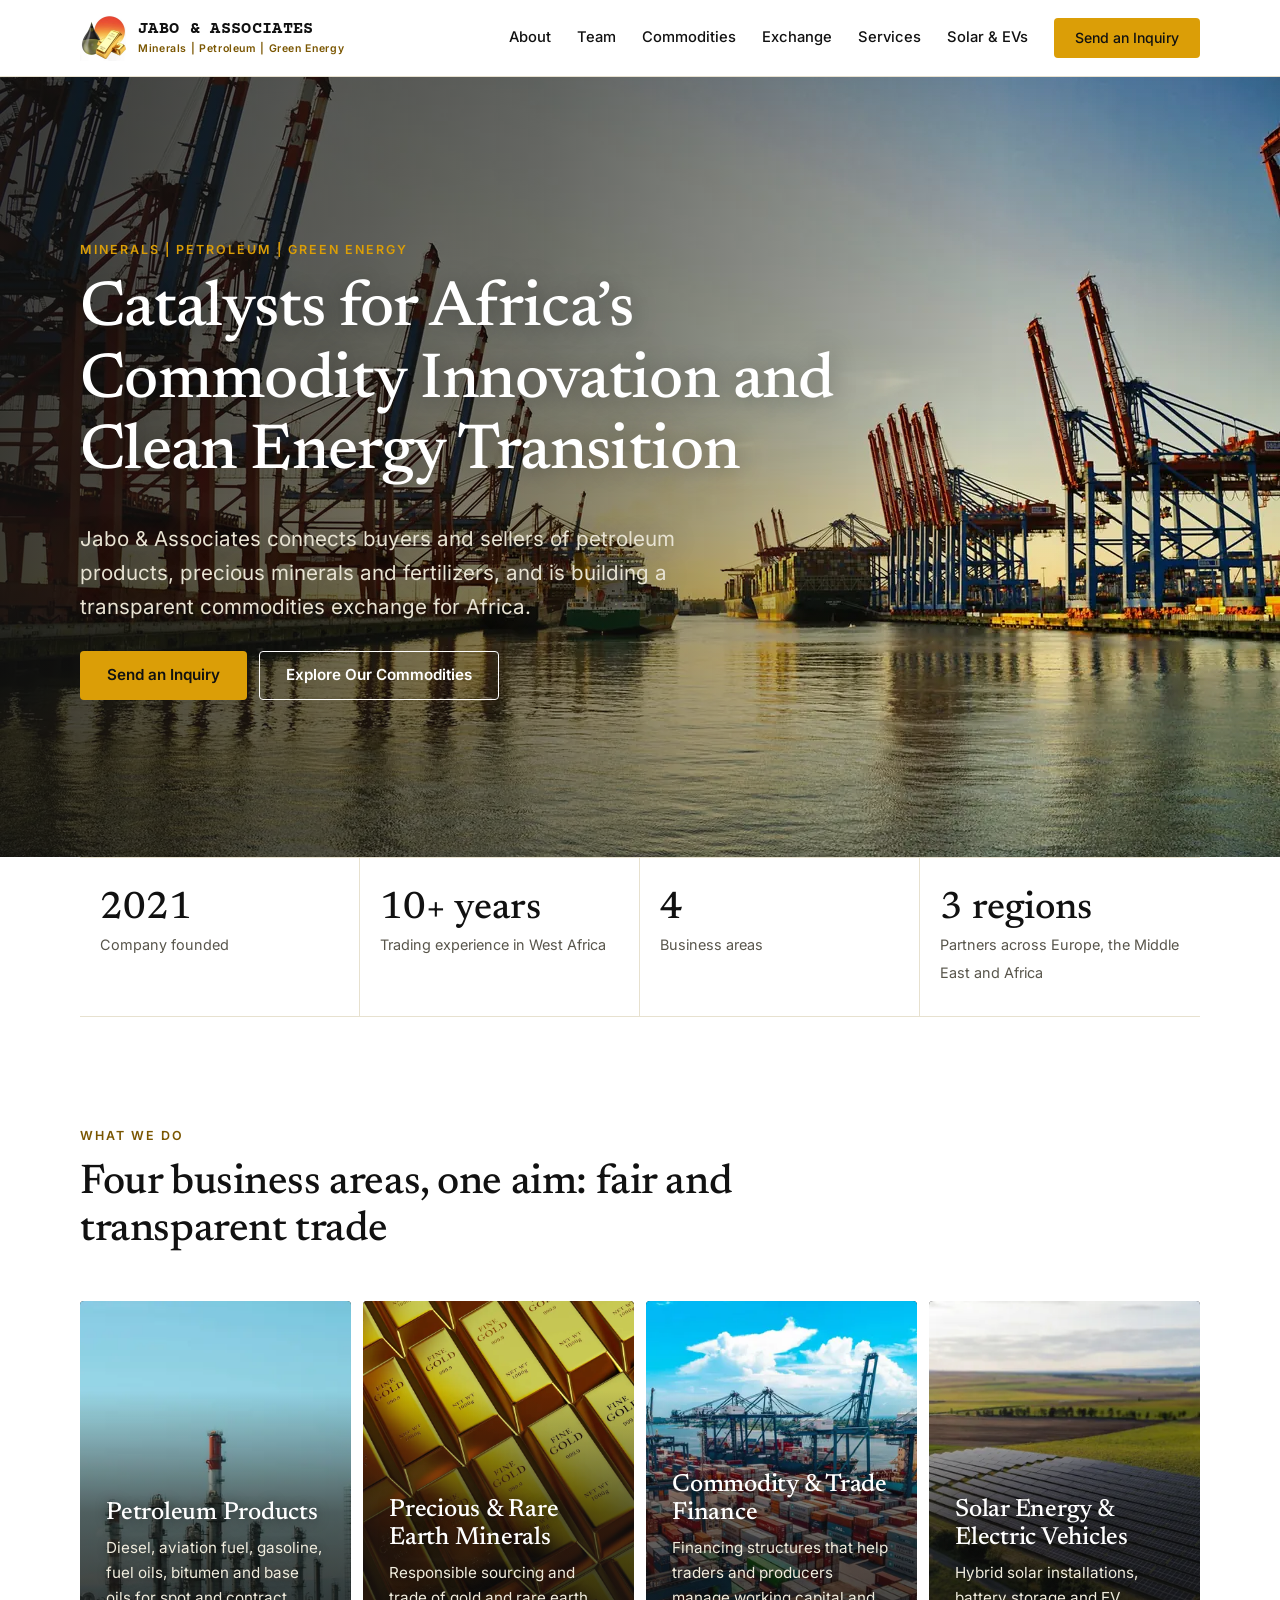
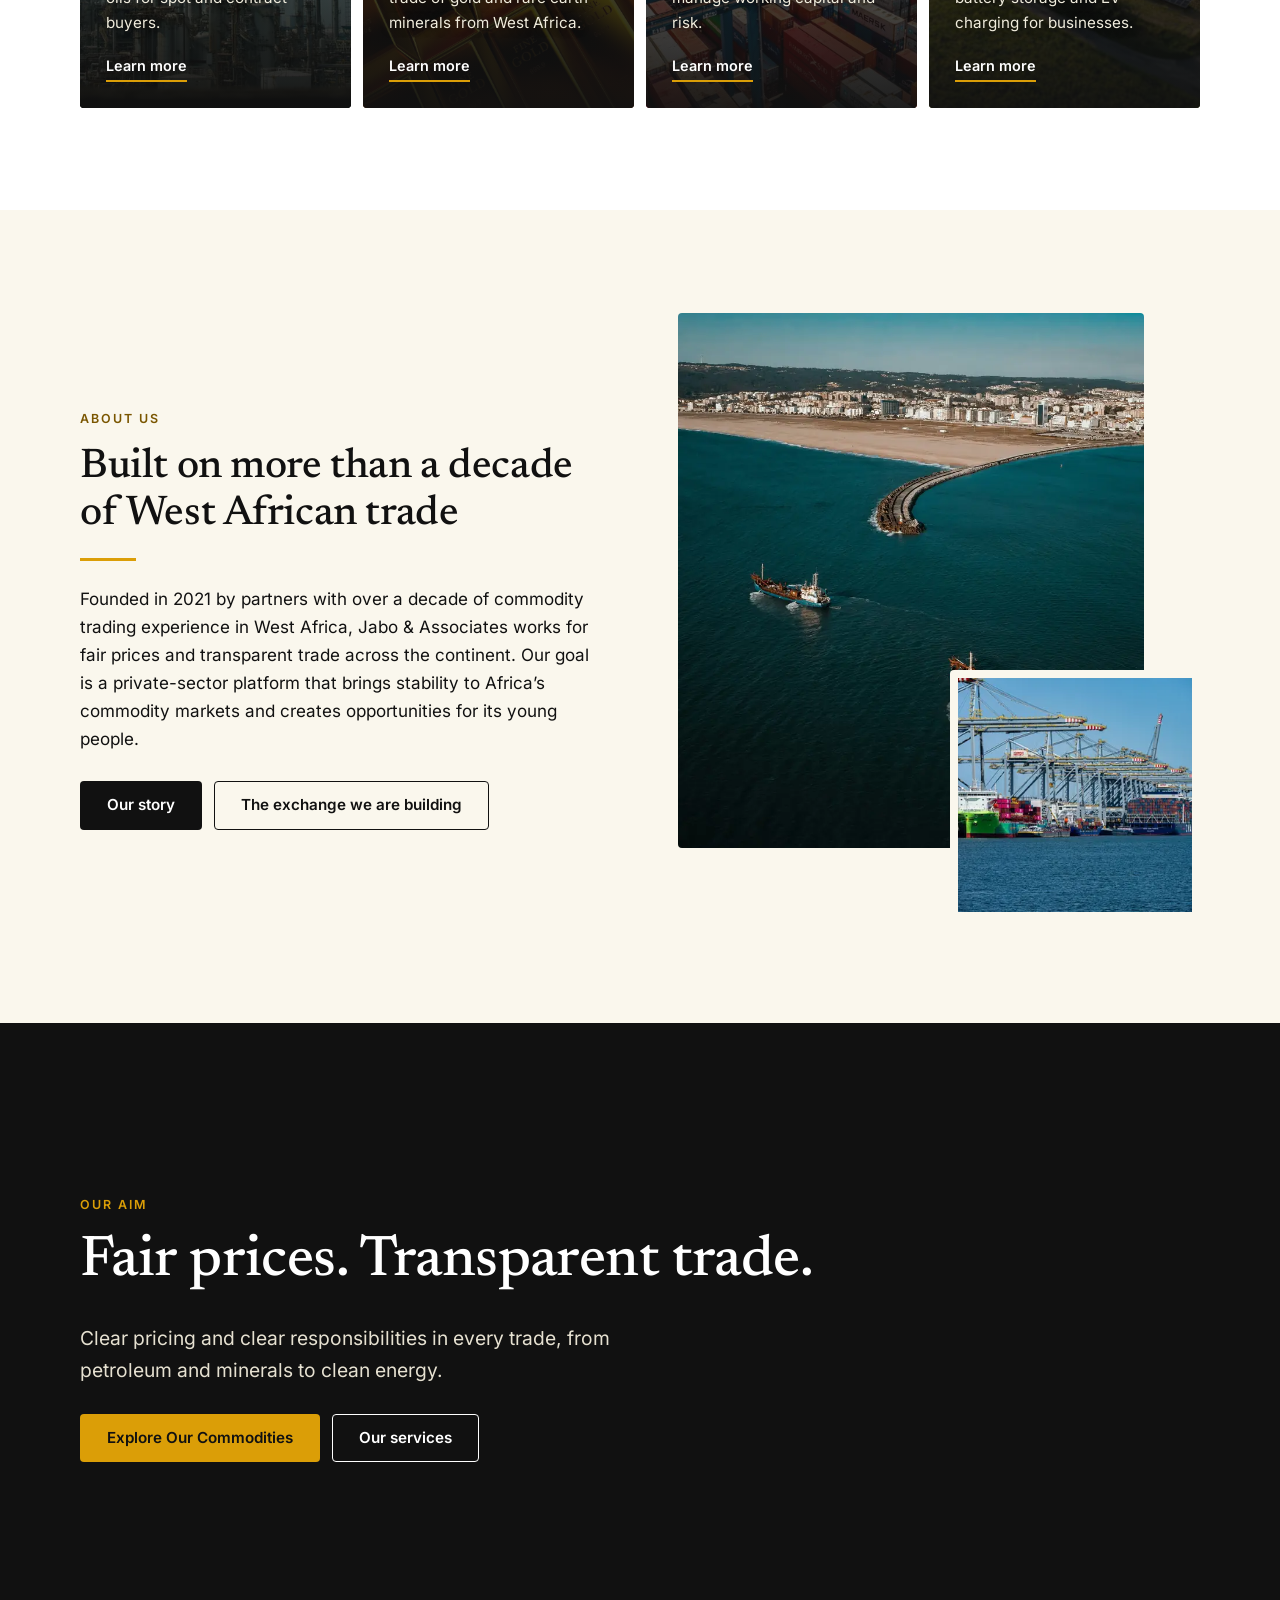
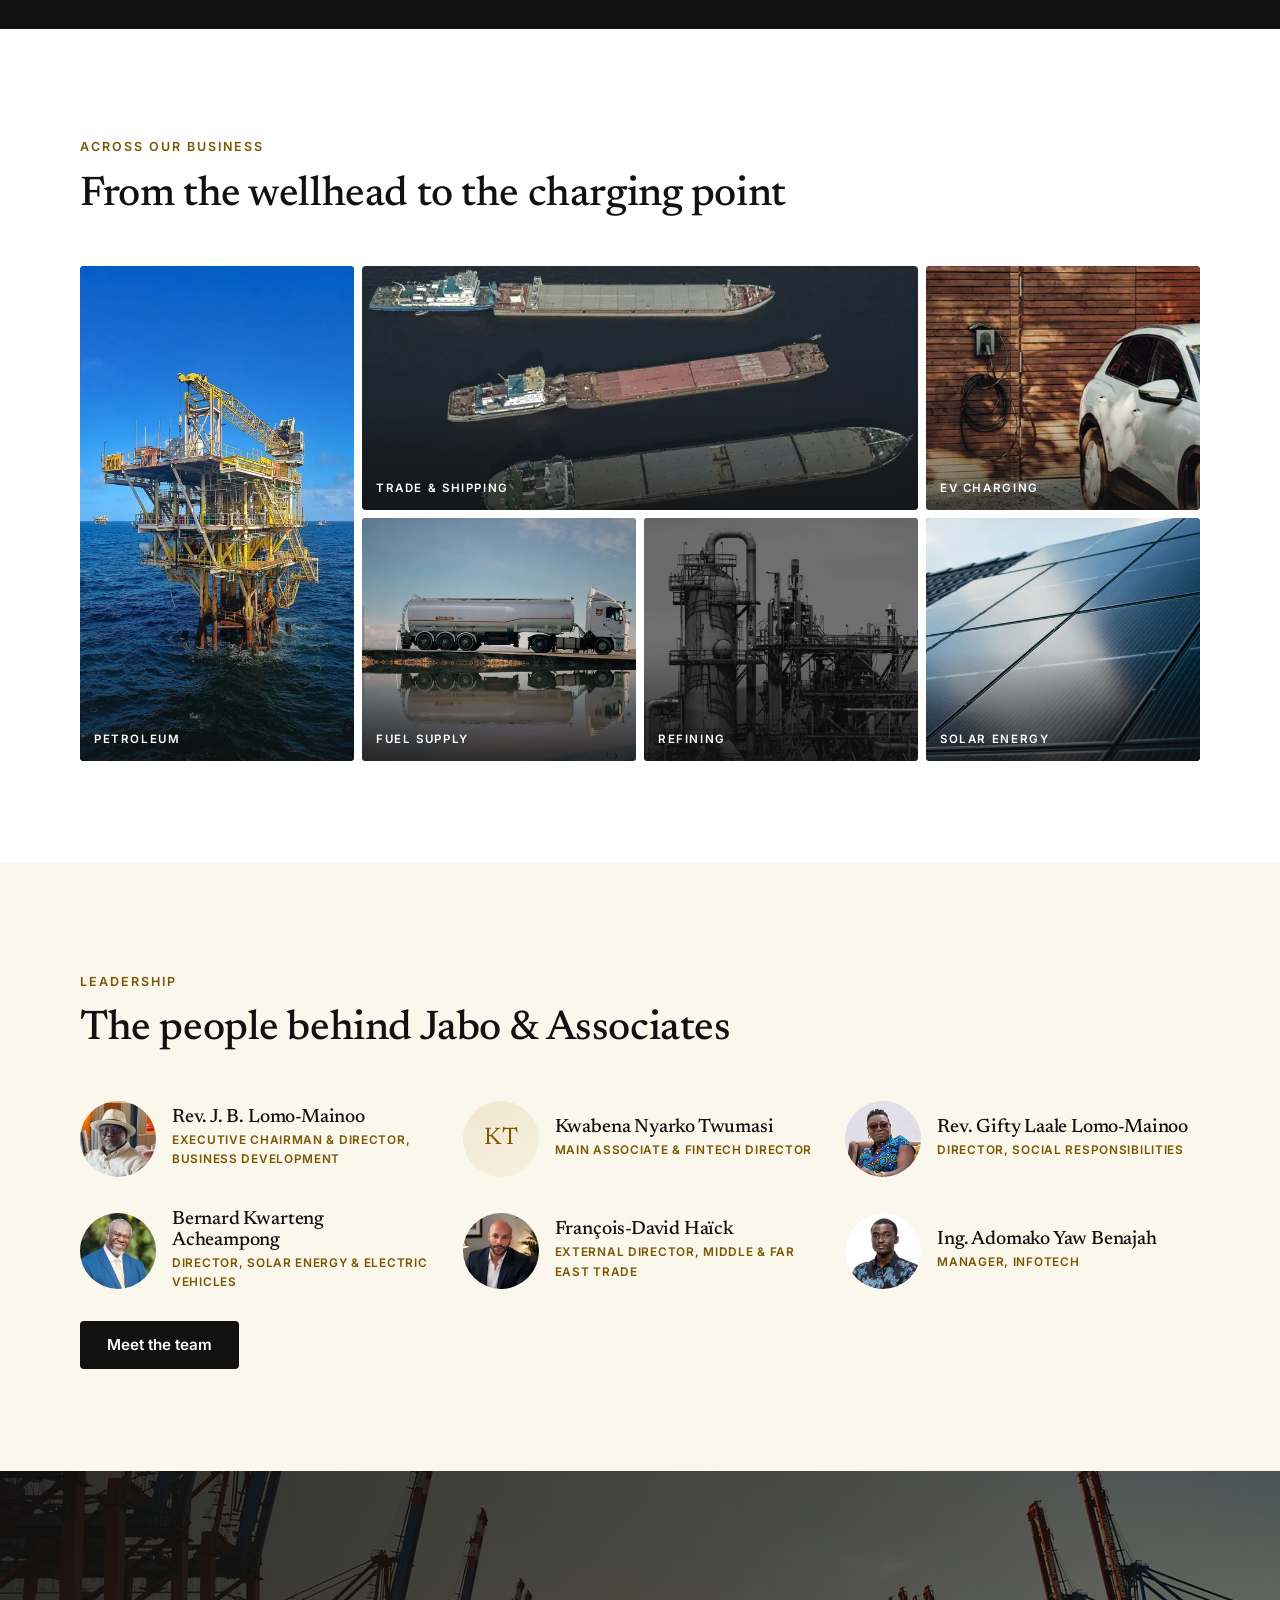
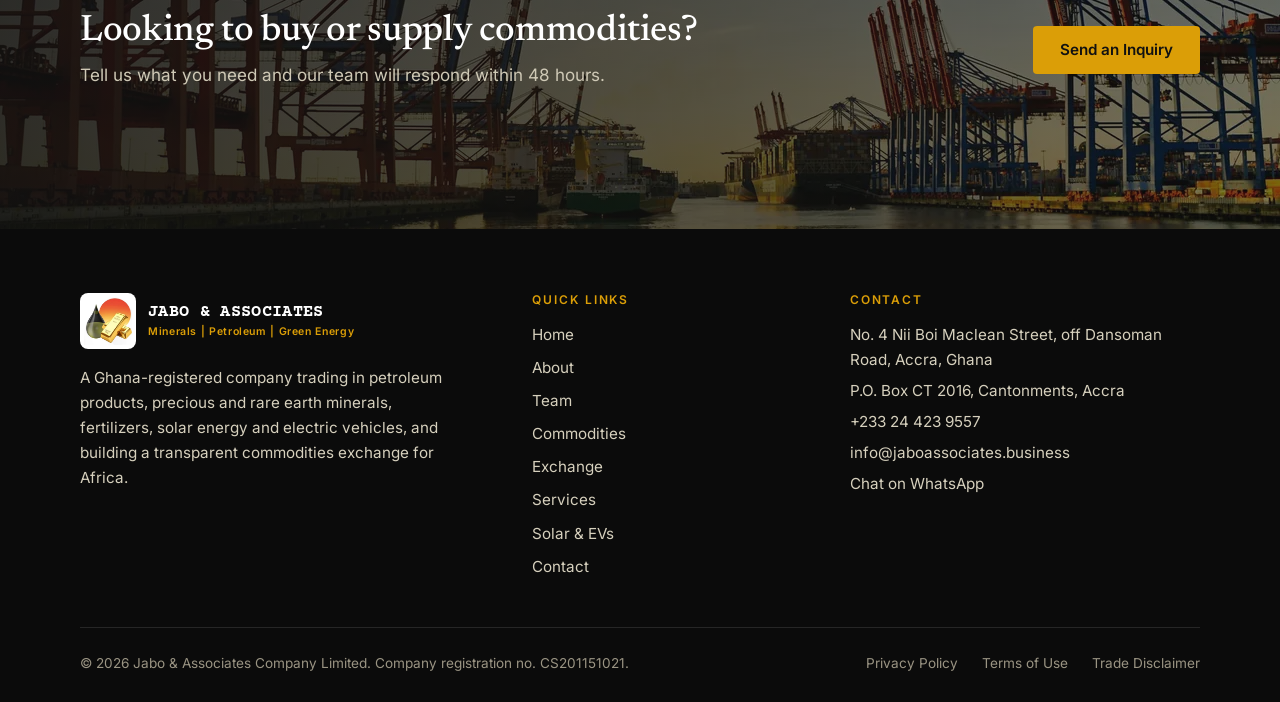
==== site/index.html @ 3a87da9d "Add Jabo & Associates corporate website (Phase 1) Static HTML/CSS/JS site with a PHP inquiry-form ha" ====
<!doctype html>
<html lang="en">
<head>
  <meta charset="utf-8">
  <meta name="viewport" content="width=device-width, initial-scale=1">
  <title>Jabo &amp; Associates | Minerals | Petroleum | Green Energy</title>
  <meta name="description" content="Jabo &amp; Associates connects buyers and sellers of petroleum products, precious minerals and fertilizers, and is building a transparent commodities exchange for Africa.">
  <link rel="canonical" href="https://jaboassociates.business/">
  <meta name="theme-color" content="#111111">
  <meta property="og:type" content="website">
  <meta property="og:site_name" content="Jabo &amp; Associates">
  <meta property="og:title" content="Jabo &amp; Associates | Minerals | Petroleum | Green Energy">
  <meta property="og:description" content="Jabo &amp; Associates connects buyers and sellers of petroleum products, precious minerals and fertilizers, and is building a transparent commodities exchange for Africa.">
  <meta property="og:url" content="https://jaboassociates.business/">
  <meta property="og:image" content="https://jaboassociates.business/images/og.jpg">
  <meta name="twitter:card" content="summary_large_image">
  <meta name="twitter:title" content="Jabo &amp; Associates | Minerals | Petroleum | Green Energy">
  <meta name="twitter:description" content="Jabo &amp; Associates connects buyers and sellers of petroleum products, precious minerals and fertilizers, and is building a transparent commodities exchange for Africa.">
  <meta name="twitter:image" content="https://jaboassociates.business/images/og.jpg">
  <link rel="icon" href="favicon.ico" sizes="any">
  <link rel="icon" type="image/png" sizes="32x32" href="images/favicon-32.png">
  <link rel="icon" type="image/png" sizes="16x16" href="images/favicon-16.png">
  <link rel="apple-touch-icon" sizes="180x180" href="images/apple-touch-icon.png">
  <link rel="preload" href="fonts/newsreader-latin-wght-normal.woff2" as="font" type="font/woff2" crossorigin>
  <link rel="preload" href="fonts/inter-latin-wght-normal.woff2" as="font" type="font/woff2" crossorigin>
  <link rel="stylesheet" href="css/styles.css">
  <script type="application/ld+json">
  {"@context":"https://schema.org","@type":"Organization","name":"Jabo &amp; Associates Company Limited","url":"https://jaboassociates.business","logo":"https://jaboassociates.business/images/apple-touch-icon.png","telephone":"+233244239557","address":{"@type":"PostalAddress","streetAddress":"No. 4 Nii Boi Maclean Street, off Dansoman Road","addressLocality":"Accra","addressCountry":"GH"}}
  </script>
  <script src="js/main.js" defer></script>
</head>
<body>
  <a class="skip" href="#main">Skip to content</a>
<header class="site-header">
  <div class="container header-inner">
    <a class="brand" href="index.html" aria-label="Jabo &amp; Associates home">
      <img src="images/logo-mark.webp" alt="" width="46" height="46">
      <span class="brand-text">
        <span class="brand-name">Jabo &amp; Associates</span>
        <span class="brand-tag">Minerals | Petroleum | Green Energy</span>
      </span>
    </a>
    <button class="menu-toggle" type="button" aria-expanded="false" aria-controls="site-nav">Menu</button>
    <nav class="nav" id="site-nav" aria-label="Main" data-open="false">
        <a href="about.html">About</a>
        <a href="team.html">Team</a>
        <a href="products.html">Commodities</a>
        <a href="exchange.html">Exchange</a>
        <a href="services.html">Services</a>
        <a href="solar-ev.html">Solar &amp; EVs</a>
        <a class="btn btn--gold" href="contact.html">Send an Inquiry</a>
    </nav>
  </div>
</header>
  <main id="main">
    <section class="hero">
      <div class="hero-bg">
        <img src="images/hero-port-1280.webp" srcset="images/hero-port-480.webp 480w, images/hero-port-800.webp 800w, images/hero-port-1280.webp 1280w, images/hero-port-1920.webp 1920w" sizes="100vw" width="1280" height="853" alt="" loading="eager" fetchpriority="high" decoding="async" style="object-position: 60% center">
      </div>
      <div class="container">
        <div class="hero-inner">
          <span class="eyebrow">Minerals | Petroleum | Green Energy</span>
          <h1>Catalysts for Africa’s Commodity Innovation and Clean Energy Transition</h1>
          <p class="lead">
            Jabo &amp; Associates connects buyers and sellers of petroleum products, precious minerals and fertilizers, and is building a transparent commodities exchange for Africa.
          </p>
          <div class="btn-row">
            <a class="btn btn--gold" href="contact.html">Send an Inquiry</a>
            <a class="btn btn--outline" href="products.html">Explore Our Commodities</a>
          </div>
        </div>
      </div>
    </section>

    <div class="container">
      <div class="stats">
      <div class="stat"><strong>2021</strong><span>Company founded</span></div>
      <div class="stat"><strong>10+ years</strong><span>Trading experience in West Africa</span></div>
      <div class="stat"><strong>4</strong><span>Business areas</span></div>
      <div class="stat"><strong>3 regions</strong><span>Partners across Europe, the Middle East and Africa</span></div>
      </div>
    </div>

    <section class="section">
      <div class="container">
        <div class="section-head">
          <span class="eyebrow">What we do</span>
          <h2>Four business areas, one aim: fair and transparent trade</h2>
        </div>
        <div class="tiles">
          <a class="tile" href="products.html">
            <img src="images/petroleum-refinery-1280.webp" srcset="images/petroleum-refinery-480.webp 480w, images/petroleum-refinery-800.webp 800w, images/petroleum-refinery-1280.webp 1280w, images/petroleum-refinery-1920.webp 1920w" sizes="(max-width: 520px) 100vw, (max-width: 980px) 100vw, 50vw" width="1280" height="853" alt="" loading="lazy" decoding="async" style="object-position: center">
            <div class="tile-body">
              <h3>Petroleum Products</h3>
              <p>Diesel, aviation fuel, gasoline, fuel oils, bitumen and base oils for spot and contract buyers.</p>
              <span class="more">Learn more</span>
            </div>
          </a>
          <a class="tile" href="products.html#minerals">
            <img src="images/gold-bars-1280.webp" srcset="images/gold-bars-480.webp 480w, images/gold-bars-800.webp 800w, images/gold-bars-1280.webp 1280w, images/gold-bars-1600.webp 1600w" sizes="(max-width: 520px) 100vw, (max-width: 980px) 100vw, 50vw" width="1280" height="1920" alt="" loading="lazy" decoding="async" style="object-position: center 35%">
            <div class="tile-body">
              <h3>Precious &amp; Rare Earth Minerals</h3>
              <p>Responsible sourcing and trade of gold and rare earth minerals from West Africa.</p>
              <span class="more">Learn more</span>
            </div>
          </a>
          <a class="tile" href="services.html">
            <img src="images/containers-1280.webp" srcset="images/containers-480.webp 480w, images/containers-800.webp 800w, images/containers-1280.webp 1280w, images/containers-1920.webp 1920w" sizes="(max-width: 520px) 100vw, (max-width: 980px) 100vw, 50vw" width="1280" height="853" alt="" loading="lazy" decoding="async" style="object-position: center">
            <div class="tile-body">
              <h3>Commodity &amp; Trade Finance</h3>
              <p>Financing structures that help traders and producers manage working capital and risk.</p>
              <span class="more">Learn more</span>
            </div>
          </a>
          <a class="tile" href="solar-ev.html">
            <img src="images/solar-farm-1280.webp" srcset="images/solar-farm-480.webp 480w, images/solar-farm-800.webp 800w, images/solar-farm-1280.webp 1280w, images/solar-farm-1920.webp 1920w" sizes="(max-width: 520px) 100vw, (max-width: 980px) 100vw, 50vw" width="1280" height="853" alt="" loading="lazy" decoding="async" style="object-position: center">
            <div class="tile-body">
              <h3>Solar Energy &amp; Electric Vehicles</h3>
              <p>Hybrid solar installations, battery storage and EV charging for businesses.</p>
              <span class="more">Learn more</span>
            </div>
          </a>
        </div>
      </div>
    </section>

    <section class="section section--cream">
      <div class="container split">
        <div>
          <span class="eyebrow">About us</span>
          <h2>Built on more than a decade of West African trade</h2>
          <hr class="rule">
          <p>
            Founded in 2021 by partners with over a decade of commodity trading experience in West Africa, Jabo &amp; Associates works for fair prices and transparent trade across the continent. Our goal is a private-sector platform that brings stability to Africa’s commodity markets and creates opportunities for its young people.
          </p>
          <div class="btn-row">
            <a class="btn btn--dark" href="about.html">Our story</a>
            <a class="btn btn--outline" href="exchange.html">The exchange we are building</a>
          </div>
        </div>
        <div class="collage">
          <div class="main"><img src="images/tankers-aerial-1280.webp" srcset="images/tankers-aerial-480.webp 480w, images/tankers-aerial-800.webp 800w, images/tankers-aerial-1280.webp 1280w, images/tankers-aerial-1897.webp 1897w" sizes="(max-width: 860px) 90vw, 45vw" width="1280" height="1619" alt="Aerial view of tankers at sea" loading="lazy" decoding="async"></div>
          <div class="accent"><img src="images/port-cranes-1280.webp" srcset="images/port-cranes-480.webp 480w, images/port-cranes-800.webp 800w, images/port-cranes-1280.webp 1280w, images/port-cranes-1920.webp 1920w" sizes="(max-width: 860px) 45vw, 22vw" width="1280" height="853" alt="Port cranes loading a ship" loading="lazy" decoding="async"></div>
        </div>
      </div>
    </section>

    <section class="section--photo soft band">
      <img class="band-bg" src="images/refinery-tanks-1280.webp" srcset="images/refinery-tanks-480.webp 480w, images/refinery-tanks-800.webp 800w, images/refinery-tanks-1280.webp 1280w, images/refinery-tanks-1920.webp 1920w" sizes="100vw" width="1280" height="853" alt="" loading="lazy" decoding="async">
      <div class="container">
        <span class="eyebrow">Our aim</span>
        <h2>Fair prices. Transparent trade.</h2>
        <p class="lead">Clear pricing and clear responsibilities in every trade, from petroleum and minerals to clean energy.</p>
        <div class="btn-row">
          <a class="btn btn--gold" href="products.html">Explore Our Commodities</a>
          <a class="btn btn--outline" href="services.html">Our services</a>
        </div>
      </div>
    </section>

    <section class="section">
      <div class="container">
        <div class="section-head">
          <span class="eyebrow">Across our business</span>
          <h2>From the wellhead to the charging point</h2>
        </div>
        <div class="mosaic">
          <figure class="tall">
            <img src="images/offshore-platform-1280.webp" srcset="images/offshore-platform-480.webp 480w, images/offshore-platform-800.webp 800w, images/offshore-platform-1280.webp 1280w, images/offshore-platform-1351.webp 1351w" sizes="(max-width: 760px) 50vw, 25vw" width="1280" height="2274" alt="Offshore oil platform at sea" loading="lazy" decoding="async" style="object-position: center 35%">
            <figcaption>Petroleum</figcaption>
          </figure>
          <figure class="wide">
            <img src="images/barges-1280.webp" srcset="images/barges-480.webp 480w, images/barges-800.webp 800w, images/barges-1280.webp 1280w, images/barges-1920.webp 1920w" sizes="(max-width: 760px) 100vw, 50vw" width="1280" height="720" alt="Cargo barges seen from above" loading="lazy" decoding="async" style="object-position: center">
            <figcaption>Trade &amp; shipping</figcaption>
          </figure>
          <figure>
            <img src="images/ev-home-1280.webp" srcset="images/ev-home-480.webp 480w, images/ev-home-800.webp 800w, images/ev-home-1280.webp 1280w, images/ev-home-1920.webp 1920w" sizes="(max-width: 760px) 50vw, 25vw" width="1280" height="854" alt="Electric car beside a wall charger" loading="lazy" decoding="async" style="object-position: 30% center">
            <figcaption>EV charging</figcaption>
          </figure>
          <figure>
            <img src="images/tanker-truck-1280.webp" srcset="images/tanker-truck-480.webp 480w, images/tanker-truck-800.webp 800w, images/tanker-truck-1280.webp 1280w, images/tanker-truck-1800.webp 1800w" sizes="(max-width: 760px) 50vw, 25vw" width="1280" height="1707" alt="Fuel tanker truck beside still water" loading="lazy" decoding="async" style="object-position: center 30%">
            <figcaption>Fuel supply</figcaption>
          </figure>
          <figure>
            <img src="images/refinery-bw-1280.webp" srcset="images/refinery-bw-480.webp 480w, images/refinery-bw-800.webp 800w, images/refinery-bw-1280.webp 1280w, images/refinery-bw-1920.webp 1920w" sizes="(max-width: 760px) 50vw, 25vw" width="1280" height="1024" alt="Refinery towers in black and white" loading="lazy" decoding="async" style="object-position: 25% center">
            <figcaption>Refining</figcaption>
          </figure>
          <figure>
            <img src="images/solar-closeup-1280.webp" srcset="images/solar-closeup-480.webp 480w, images/solar-closeup-800.webp 800w, images/solar-closeup-1280.webp 1280w, images/solar-closeup-1600.webp 1600w" sizes="(max-width: 760px) 50vw, 25vw" width="1280" height="1920" alt="Close view of solar panels" loading="lazy" decoding="async" style="object-position: center 35%">
            <figcaption>Solar energy</figcaption>
          </figure>
        </div>
      </div>
    </section>

    <section class="section section--cream">
      <div class="container">
        <div class="section-head">
          <span class="eyebrow">Leadership</span>
          <h2>The people behind Jabo &amp; Associates</h2>
        </div>
        <div class="people">
          <div class="person">
            <span class="avatar"><img src="images/team/rev-jb-250.webp" width="250" height="250" alt="" loading="lazy" decoding="async"></span>
            <div>
              <h3>Rev. J. B. Lomo-Mainoo</h3>
              <p class="team-title">Executive Chairman &amp; Director, Business Development</p>
            </div>
          </div>
          <div class="person">
            <span class="avatar"><span class="initials" aria-hidden="true">KT</span></span>
            <div>
              <h3>Kwabena Nyarko Twumasi</h3>
              <p class="team-title">Main Associate &amp; Fintech Director</p>
            </div>
          </div>
          <div class="person">
            <span class="avatar"><img src="images/team/rev-gifty-250.webp" width="250" height="250" alt="" loading="lazy" decoding="async"></span>
            <div>
              <h3>Rev. Gifty Laale Lomo-Mainoo</h3>
              <p class="team-title">Director, Social Responsibilities</p>
            </div>
          </div>
          <div class="person">
            <span class="avatar"><img src="images/team/bernard-250.webp" width="250" height="250" alt="" loading="lazy" decoding="async"></span>
            <div>
              <h3>Bernard Kwarteng Acheampong</h3>
              <p class="team-title">Director, Solar Energy &amp; Electric Vehicles</p>
            </div>
          </div>
          <div class="person">
            <span class="avatar"><img src="images/team/david-250.webp" width="250" height="250" alt="" loading="lazy" decoding="async"></span>
            <div>
              <h3>François-David Haïck</h3>
              <p class="team-title">External Director, Middle &amp; Far East Trade</p>
            </div>
          </div>
          <div class="person">
            <span class="avatar"><img src="images/team/adomako-250.webp" width="250" height="250" alt="" loading="lazy" decoding="async"></span>
            <div>
              <h3>Ing. Adomako Yaw Benajah</h3>
              <p class="team-title">Manager, Infotech</p>
            </div>
          </div>
        </div>
        <div class="btn-row"><a class="btn btn--dark" href="team.html">Meet the team</a></div>
      </div>
    </section>

    <section class="cta-band cta-band--photo">
      <img class="band-bg" src="images/hero-port-1280.webp" srcset="images/hero-port-480.webp 480w, images/hero-port-800.webp 800w, images/hero-port-1280.webp 1280w, images/hero-port-1920.webp 1920w" sizes="100vw" width="1280" height="853" alt="" loading="lazy" decoding="async">
      <div class="container cta-inner">
        <div>
          <h2>Looking to buy or supply commodities?</h2>
          <p>Tell us what you need and our team will respond within 48 hours.</p>
        </div>
        <a class="btn btn--gold" href="contact.html">Send an Inquiry</a>
      </div>
    </section>
  </main>
<footer class="site-footer">
  <div class="container">
    <div class="footer-grid">
      <div>
        <div class="footer-brand">
          <div class="logo-tile"><img src="images/logo-mark.webp" alt="" width="48" height="48"></div>
          <div class="brand-text">
            <span class="brand-name">Jabo &amp; Associates</span>
            <span class="brand-tag">Minerals | Petroleum | Green Energy</span>
          </div>
        </div>
        <p style="max-width: 380px">
          A Ghana-registered company trading in petroleum products, precious and rare earth minerals, fertilizers, solar energy and electric vehicles, and building a transparent commodities exchange for Africa.
        </p>
      </div>
      <div>
        <h4>Quick links</h4>
        <ul>
          <li><a href="index.html">Home</a></li>
          <li><a href="about.html">About</a></li>
          <li><a href="team.html">Team</a></li>
          <li><a href="products.html">Commodities</a></li>
          <li><a href="exchange.html">Exchange</a></li>
          <li><a href="services.html">Services</a></li>
          <li><a href="solar-ev.html">Solar &amp; EVs</a></li>
          <li><a href="contact.html">Contact</a></li>
        </ul>
      </div>
      <div>
        <h4>Contact</h4>
        <address>
          <span>No. 4 Nii Boi Maclean Street, off Dansoman Road, Accra, Ghana</span>
          <span>P.O. Box CT 2016, Cantonments, Accra</span>
          <a href="tel:+233244239557">+233 24 423 9557</a>
          <a href="mailto:info@jaboassociates.business">info@jaboassociates.business</a>
          <a href="https://wa.me/233244239557?text=Hello%20Jabo%20%26%20Associates%2C%20I%20would%20like%20to%20make%20an%20inquiry." target="_blank" rel="noopener">Chat on WhatsApp</a>
        </address>
      </div>
    </div>
    <div class="footer-bottom">
      <span>&copy; <span id="year">2026</span> Jabo &amp; Associates Company Limited. Company registration no. CS201151021.</span>
      <ul>
        <li><a href="privacy.html">Privacy Policy</a></li>
        <li><a href="terms.html">Terms of Use</a></li>
        <li><a href="disclaimer.html">Trade Disclaimer</a></li>
      </ul>
    </div>
  </div>
</footer>
  <a class="wa-float" href="https://wa.me/233244239557?text=Hello%20Jabo%20%26%20Associates%2C%20I%20would%20like%20to%20make%20an%20inquiry." target="_blank" rel="noopener" aria-label="Chat with us on WhatsApp">
    <svg viewBox="0 0 32 32" fill="currentColor" aria-hidden="true"><path d="M16.02 3C8.83 3 3 8.83 3 16.02c0 2.3.6 4.55 1.75 6.53L3 29l6.62-1.73a13 13 0 0 0 6.4 1.64h.01C23.2 28.91 29 23.08 29 15.9 29 12.5 27.67 9.3 25.26 6.9A12.9 12.9 0 0 0 16.02 3Zm0 23.7h-.01a10.8 10.8 0 0 1-5.5-1.5l-.4-.23-3.93 1.03 1.05-3.83-.26-.4a10.7 10.7 0 0 1-1.65-5.75c0-5.95 4.85-10.8 10.82-10.8 2.88 0 5.6 1.13 7.63 3.17a10.7 10.7 0 0 1 3.16 7.64c0 5.96-4.86 10.67-10.9 10.67Zm5.93-8.1c-.33-.16-1.93-.95-2.23-1.06-.3-.11-.52-.16-.74.17-.22.32-.85 1.06-1.04 1.28-.19.22-.38.24-.7.08-.33-.16-1.38-.51-2.63-1.62-.97-.87-1.63-1.94-1.82-2.27-.19-.33-.02-.5.14-.66.15-.15.33-.38.49-.57.16-.19.22-.33.33-.55.11-.22.05-.41-.03-.57-.08-.16-.74-1.78-1.01-2.44-.27-.64-.54-.55-.74-.56h-.63c-.22 0-.57.08-.87.41-.3.33-1.14 1.11-1.14 2.72 0 1.6 1.17 3.15 1.33 3.37.16.22 2.3 3.5 5.56 4.91.78.33 1.38.53 1.85.68.78.25 1.49.21 2.05.13.63-.09 1.93-.79 2.2-1.55.27-.76.27-1.41.19-1.55-.08-.14-.3-.22-.63-.38Z"/></svg>
  </a>
</body>
</html>
---- site/css/styles.css ----
@font-face {
  font-family: 'Inter';
  src: url('../fonts/inter-latin-wght-normal.woff2') format('woff2');
  font-weight: 100 900;
  font-style: normal;
  font-display: swap;
}
@font-face {
  font-family: 'Newsreader';
  src: url('../fonts/newsreader-latin-wght-normal.woff2') format('woff2');
  font-weight: 200 800;
  font-style: normal;
  font-display: swap;
}
@font-face {
  font-family: 'Courier Prime';
  src: url('../fonts/courier-prime-latin-700-normal.woff2') format('woff2');
  font-weight: 700;
  font-style: normal;
  font-display: swap;
}

:root {
  --gold: #db9e07;
  --gold-deep: #7a5600;
  --red: #ea4932;
  --ink: #111111;
  --cream: #faf7ed;
  --white: #ffffff;
  --muted: #58554b;
  --line: #e7e1cf;
  --serif: 'Newsreader', Georgia, 'Times New Roman', serif;
  --sans: 'Inter', system-ui, -apple-system, 'Segoe UI', Roboto, sans-serif;
  --radius: 4px;
  --shadow: 0 1px 2px rgba(17, 17, 17, 0.06), 0 8px 24px rgba(17, 17, 17, 0.06);
}

*, *::before, *::after { box-sizing: border-box; }
html { scroll-behavior: smooth; -webkit-text-size-adjust: 100%; }
body {
  margin: 0;
  font-family: var(--sans);
  font-size: 1.0625rem;
  line-height: 1.65;
  color: var(--ink);
  background: var(--white);
}
img { max-width: 100%; height: auto; display: block; }
a { color: inherit; }
h1, h2, h3, h4 { font-family: var(--serif); font-weight: 500; line-height: 1.12; letter-spacing: -0.01em; margin: 0 0 0.5em; }
h1 { font-size: clamp(2.4rem, 5.4vw, 4rem); }
h2 { font-size: clamp(1.8rem, 3.4vw, 2.6rem); }
h3 { font-size: 1.4rem; }
p { margin: 0 0 1em; }
:focus-visible { outline: 3px solid var(--gold); outline-offset: 3px; }
.skip { position: absolute; left: -999px; top: 8px; background: var(--ink); color: #fff; padding: 8px 14px; z-index: 100; }
.skip:focus { left: 8px; }

.container { width: 100%; max-width: 1160px; margin: 0 auto; padding: 0 20px; }
@media (max-width: 480px) { .container { padding: 0 16px; } }
.narrow { max-width: 760px; }

.section { padding: clamp(56px, 8vw, 104px) 0; }
.section--cream { background: var(--cream); }
.section--dark { background: var(--ink); color: #f3efe3; }
.section--dark .muted { color: #b9b3a1; }
.section-head { max-width: 720px; margin-bottom: clamp(28px, 4vw, 48px); }
.section-head p { color: var(--muted); font-size: 1.15rem; }
.section--dark .section-head p { color: #b9b3a1; }
.muted { color: var(--muted); }
.small { font-size: 0.875rem; }

.eyebrow {
  display: inline-block;
  font-family: var(--sans);
  font-size: 0.78rem;
  font-weight: 600;
  letter-spacing: 0.16em;
  text-transform: uppercase;
  color: var(--gold-deep);
  margin-bottom: 14px;
}
.section--dark .eyebrow, .hero .eyebrow, .page-hero .eyebrow { color: var(--gold); }

.btn {
  display: inline-flex; align-items: center; justify-content: center; gap: 8px;
  padding: 14px 26px; border-radius: var(--radius);
  font: 600 0.95rem/1.2 var(--sans); text-decoration: none; cursor: pointer;
  border: 1.5px solid transparent; transition: background 0.15s, color 0.15s, border-color 0.15s, transform 0.15s;
}
.btn:hover { transform: translateY(-1px); }
.btn--gold { background: var(--gold); color: var(--ink); }
.btn--gold:hover { background: #efb11d; }
.btn--dark { background: var(--ink); color: #fff; }
.btn--dark:hover { background: #2a2a2a; }
.btn--outline { border-color: currentColor; color: inherit; background: transparent; }
.btn--outline:hover { background: rgba(255, 255, 255, 0.1); }
.section:not(.section--dark) .btn--outline:hover { background: rgba(17, 17, 17, 0.06); }
.btn-row { display: flex; flex-wrap: wrap; gap: 12px; margin-top: 28px; }

/* Header */
.site-header { position: sticky; top: 0; z-index: 50; background: rgba(255, 255, 255, 0.96); backdrop-filter: blur(8px); border-bottom: 1px solid var(--line); }
.header-inner { display: flex; align-items: center; justify-content: space-between; gap: 20px; min-height: 76px; }
.brand { display: flex; align-items: center; gap: 12px; text-decoration: none; }
.brand img { width: 46px; height: 46px; mix-blend-mode: multiply; object-fit: contain; }
.brand-text { display: flex; flex-direction: column; line-height: 1.1; }
.brand-name { font-family: 'Courier Prime', 'Courier New', ui-monospace, monospace; font-weight: 700; font-size: 1.05rem; letter-spacing: 0.02em; text-transform: uppercase; }
.brand-tag { font-size: 0.66rem; font-weight: 600; letter-spacing: 0.06em; color: var(--gold-deep); margin-top: 4px; white-space: nowrap; }
.nav { display: flex; align-items: center; gap: 26px; }
.nav a { text-decoration: none; font-size: 0.92rem; font-weight: 500; padding: 6px 0; border-bottom: 2px solid transparent; }
.nav a:hover, .nav a[aria-current='page'] { border-bottom-color: var(--gold); }
.nav .btn { padding: 11px 20px; font-size: 0.88rem; border-bottom: 1.5px solid transparent; }
.menu-toggle { display: none; background: none; border: 1.5px solid var(--ink); border-radius: var(--radius); padding: 9px 14px; font: 600 0.85rem var(--sans); cursor: pointer; }
@media (max-width: 1040px) {
  .menu-toggle { display: inline-block; }
  .nav { display: none; position: absolute; left: 0; right: 0; top: 100%; flex-direction: column; align-items: stretch; gap: 0; background: #fff; border-bottom: 1px solid var(--line); padding: 8px 20px 20px; }
  .nav[data-open='true'] { display: flex; }
  .nav a { padding: 14px 0; border-bottom: 1px solid var(--line); }
  .nav .btn { margin-top: 16px; border-bottom: 0; }
}
@media (max-width: 400px) { .brand-tag { display: none; } }

/* Hero */
.hero { position: relative; color: #fff; background: var(--ink); overflow: hidden; isolation: isolate; }
.hero-bg, .page-hero-bg { position: absolute; inset: 0; z-index: -2; }
.hero-bg img, .page-hero-bg img { width: 100%; height: 100%; object-fit: cover; }
.hero::after, .page-hero::after { content: ''; position: absolute; inset: 0; z-index: -1; background: linear-gradient(90deg, rgba(17, 17, 17, 0.82) 0%, rgba(17, 17, 17, 0.5) 42%, rgba(17, 17, 17, 0.06) 78%); }
@media (max-width: 760px) { .hero::after, .page-hero::after { background: linear-gradient(180deg, rgba(17, 17, 17, 0.72), rgba(17, 17, 17, 0.5)); } }
.hero h1, .hero .lead, .page-hero h1, .page-hero .lead { text-shadow: 0 1px 24px rgba(0, 0, 0, 0.35); }
.hero { min-height: min(88vh, 780px); display: flex; align-items: center; }
.hero > .container { width: 100%; }
.hero-inner { padding: clamp(88px, 12vw, 150px) 0; max-width: 780px; }
.hero h1 { color: #fff; }
.hero .lead { font-size: clamp(1.1rem, 1.6vw, 1.3rem); color: #e8e3d3; max-width: 640px; }
.page-hero { position: relative; color: #fff; background: var(--ink); isolation: isolate; overflow: hidden; }
.page-hero-inner { padding: clamp(88px, 12vw, 168px) 0 clamp(72px, 10vw, 136px); max-width: 780px; }
.page-hero h1 { font-size: clamp(2.2rem, 4.6vw, 3.4rem); color: #fff; }
.page-hero .lead { font-size: 1.2rem; color: #e8e3d3; margin: 0; }

/* Stats */
.stats { display: grid; grid-template-columns: repeat(4, 1fr); border-top: 1px solid var(--line); border-bottom: 1px solid var(--line); }
.stat { padding: 30px 20px; border-right: 1px solid var(--line); }
.stat:last-child { border-right: 0; }
.stat strong { display: block; font-family: var(--serif); font-size: clamp(1.7rem, 3vw, 2.4rem); font-weight: 500; line-height: 1.1; }
.stat span { color: var(--muted); font-size: 0.9rem; }
@media (max-width: 760px) { .stats { grid-template-columns: 1fr 1fr; } .stat:nth-child(2) { border-right: 0; } .stat:nth-child(-n + 2) { border-bottom: 1px solid var(--line); } }

/* Grids and cards */
.grid { display: grid; gap: 24px; }
.grid-2 { grid-template-columns: repeat(2, 1fr); }
.grid-3 { grid-template-columns: repeat(3, 1fr); }
.grid-4 { grid-template-columns: repeat(4, 1fr); }
@media (max-width: 980px) { .grid-4, .grid-3 { grid-template-columns: repeat(2, 1fr); } }
@media (max-width: 640px) { .grid-4, .grid-3, .grid-2 { grid-template-columns: 1fr; } }

.card { background: #fff; border: 1px solid var(--line); border-radius: var(--radius); overflow: hidden; display: flex; flex-direction: column; }
.card-media { aspect-ratio: 4 / 3; overflow: hidden; background: var(--cream); }
.card-media img { width: 100%; height: 100%; object-fit: cover; transition: transform 0.4s; }
.card:hover .card-media img { transform: scale(1.03); }
.card-body { padding: 24px; display: flex; flex-direction: column; flex: 1; }
.card-body h3 { font-size: 1.35rem; margin-bottom: 0.4em; }
.card-body p { color: var(--muted); font-size: 0.98rem; }
.card-body .link { margin-top: auto; }
.card--plain { padding: 28px; }
.card--plain h3 { font-size: 1.3rem; }
.card--plain p { color: var(--muted); margin: 0; font-size: 0.98rem; }
.card--plain .num { font-family: var(--serif); font-size: 2.2rem; color: var(--gold-deep); line-height: 1; display: block; margin-bottom: 14px; }
.link { font-weight: 600; font-size: 0.95rem; text-decoration: none; border-bottom: 2px solid var(--gold); padding-bottom: 2px; align-self: flex-start; }
.link:hover { border-bottom-color: var(--ink); }

/* Split layout */
.split { display: grid; grid-template-columns: 1fr 1fr; gap: clamp(32px, 6vw, 80px); align-items: center; }
.split--top { align-items: start; }
.split-media { border-radius: var(--radius); overflow: hidden; }
.split-media img { width: 100%; height: 100%; object-fit: cover; aspect-ratio: 4 / 3.4; }
@media (max-width: 860px) { .split { grid-template-columns: 1fr; } }

.rule { width: 56px; height: 3px; background: var(--gold); border: 0; margin: 0 0 24px; }
.list { list-style: none; margin: 0; padding: 0; }
.list li { padding: 16px 0; border-bottom: 1px solid var(--line); }
.list li:first-child { border-top: 1px solid var(--line); }
.list strong { font-family: var(--serif); font-size: 1.2rem; font-weight: 600; display: block; margin-bottom: 2px; }
.list span { color: var(--muted); }
.notice { border-left: 3px solid var(--gold); background: var(--cream); padding: 16px 20px; font-size: 0.98rem; }

/* Table */
.table-wrap { overflow-x: auto; border: 1px solid var(--line); border-radius: var(--radius); }
table { width: 100%; border-collapse: collapse; background: #fff; min-width: 560px; }
th, td { text-align: left; padding: 18px 22px; vertical-align: top; border-bottom: 1px solid var(--line); }
tr:last-child th, tr:last-child td { border-bottom: 0; }
th { width: 26%; font-family: var(--serif); font-size: 1.15rem; font-weight: 600; background: var(--cream); }
@media (max-width: 640px) {
  table { min-width: 0; }
  table, tbody, tr, th, td { display: block; width: 100%; }
  th { border-bottom: 0; padding-bottom: 8px; }
  td { padding-top: 12px; }
}
td ul { margin: 0; padding: 0; list-style: none; display: flex; flex-wrap: wrap; gap: 8px; }
td li { background: var(--cream); border: 1px solid var(--line); border-radius: 999px; padding: 4px 14px; font-size: 0.9rem; }

/* Steps */
.steps { display: grid; grid-template-columns: repeat(4, 1fr); gap: 0; counter-reset: step; }
.step { padding: 8px 28px 8px 0; position: relative; }
.step::before { counter-increment: step; content: '0' counter(step); font-family: var(--serif); font-size: 2.6rem; color: var(--gold); display: block; line-height: 1; margin-bottom: 12px; }
.step h3 { font-size: 1.3rem; }
.step p { color: #b9b3a1; margin: 0; font-size: 0.97rem; }
@media (max-width: 860px) { .steps { grid-template-columns: 1fr 1fr; row-gap: 32px; } }
@media (max-width: 520px) { .steps { grid-template-columns: 1fr; } }

/* Team */
.team-card { background: #fff; border: 1px solid var(--line); border-radius: var(--radius); display: flex; flex-direction: column; }
.team-photo { aspect-ratio: 1 / 1; background: linear-gradient(160deg, #efe7cf, #f7f1de); display: grid; place-items: center; overflow: hidden; }
.team-photo img { width: 100%; height: 100%; object-fit: cover; object-position: center 20%; }
.team-photo .initials { font-family: var(--serif); font-size: 3.4rem; color: var(--gold-deep); letter-spacing: 0.04em; }
.team-body { padding: 24px; display: flex; flex-direction: column; flex: 1; }
.team-body h3 { font-size: 1.35rem; margin-bottom: 4px; }
.team-title { font-size: 0.82rem; font-weight: 600; letter-spacing: 0.06em; text-transform: uppercase; color: var(--gold-deep); margin-bottom: 14px; }
.team-body p { color: var(--muted); font-size: 0.97rem; }
.team-body .btn { margin-top: auto; align-self: flex-start; padding: 11px 20px; font-size: 0.88rem; }
dialog.bio { border: 0; border-radius: var(--radius); padding: 0; width: min(720px, calc(100vw - 32px)); max-height: calc(100vh - 48px); box-shadow: 0 24px 80px rgba(0, 0, 0, 0.35); }
dialog.bio::backdrop { background: rgba(17, 17, 17, 0.6); }
.bio-inner { padding: clamp(24px, 4vw, 44px); }
.bio-head { display: flex; gap: 20px; align-items: center; margin-bottom: 20px; padding-right: 48px; }
.bio-head .team-photo { width: 92px; height: 92px; aspect-ratio: auto; border-radius: 50%; flex: none; }
.bio-head .team-photo .initials { font-size: 1.8rem; }
.bio-head h2 { font-size: 1.7rem; margin: 0 0 4px; }
.bio-head .team-title { margin: 0; }
.bio-close { position: absolute; top: 14px; right: 14px; width: 40px; height: 40px; border-radius: 50%; border: 1.5px solid var(--line); background: #fff; font-size: 1.3rem; line-height: 1; cursor: pointer; }
.bio-close:hover { border-color: var(--ink); }
.bio-inner p { color: #2c2a25; }

/* CTA band */
.cta-band { background: var(--ink); color: #fff; padding: clamp(48px, 7vw, 80px) 0; position: relative; overflow: hidden; }
.cta-band::before { content: ''; position: absolute; right: -80px; top: -80px; width: 320px; height: 320px; border-radius: 50%; background: radial-gradient(circle at 30% 30%, var(--red), transparent 70%); opacity: 0.35; }
.cta-inner { display: flex; justify-content: space-between; align-items: center; gap: 32px; flex-wrap: wrap; position: relative; }
.cta-inner h2 { margin: 0 0 8px; font-size: clamp(1.7rem, 3vw, 2.3rem); }
.cta-inner p { margin: 0; color: #cfc9b6; max-width: 620px; }

/* Footer */
.site-footer { background: #0b0b0b; color: #d6d0bd; padding: 64px 0 28px; font-size: 0.95rem; }
.footer-grid { display: grid; grid-template-columns: 1.5fr 1fr 1.3fr; gap: 48px; }
.footer-brand { display: flex; align-items: center; gap: 12px; margin-bottom: 16px; }
.footer-brand .logo-tile { background: #fff; border-radius: 8px; padding: 4px; width: 56px; height: 56px; }
.footer-brand img { width: 100%; height: 100%; object-fit: contain; }
.footer-brand .brand-name { color: #fff; }
.footer-brand .brand-tag { color: var(--gold); }
.site-footer h4 { font-family: var(--sans); font-size: 0.75rem; font-weight: 600; letter-spacing: 0.16em; text-transform: uppercase; color: var(--gold); margin-bottom: 16px; }
.site-footer ul { list-style: none; padding: 0; margin: 0; display: grid; gap: 8px; }
.site-footer a { text-decoration: none; }
.site-footer a:hover { color: #fff; text-decoration: underline; text-decoration-color: var(--gold); text-underline-offset: 4px; }
.site-footer address { font-style: normal; display: grid; gap: 6px; }
.footer-bottom { margin-top: 48px; padding-top: 24px; border-top: 1px solid #262626; display: flex; flex-wrap: wrap; gap: 12px 32px; justify-content: space-between; font-size: 0.85rem; color: #9a9483; }
.footer-bottom ul { display: flex; flex-wrap: wrap; gap: 8px 24px; }
@media (max-width: 860px) { .footer-grid { grid-template-columns: 1fr 1fr; } .footer-grid > :first-child { grid-column: 1 / -1; } }
@media (max-width: 520px) { .footer-grid { grid-template-columns: 1fr; gap: 32px; } }

/* Floating WhatsApp (mobile) */
.wa-float { position: fixed; right: 16px; bottom: 16px; z-index: 60; width: 58px; height: 58px; border-radius: 50%; background: #25d366; color: #fff; display: none; place-items: center; box-shadow: 0 6px 20px rgba(0, 0, 0, 0.3); }
.wa-float svg { width: 32px; height: 32px; }
@media (max-width: 860px) { .wa-float { display: grid; } }

/* Forms */
.form { display: grid; gap: 20px; }
.form-row { display: grid; grid-template-columns: 1fr 1fr; gap: 20px; }
@media (max-width: 640px) { .form-row { grid-template-columns: 1fr; } }
.field { display: grid; gap: 6px; }
.field label, .field legend { font-size: 0.88rem; font-weight: 600; }
.field .req { color: var(--red); }
.field .hint { font-size: 0.82rem; color: var(--muted); font-weight: 400; }
input, select, textarea { width: 100%; font: inherit; font-size: 1rem; padding: 13px 14px; border: 1.5px solid #cfc8b2; border-radius: var(--radius); background: #fff; color: var(--ink); }
input:focus, select:focus, textarea:focus { outline: 3px solid rgba(219, 158, 7, 0.4); border-color: var(--gold); }
textarea { min-height: 140px; resize: vertical; }
.qty { display: grid; grid-template-columns: 1.4fr 1fr; gap: 10px; }
[hidden] { display: none !important; }
.hp { position: absolute; left: -9999px; height: 0; overflow: hidden; }
.form-status { padding: 16px 20px; border-radius: var(--radius); font-weight: 500; }
.form-status--ok { background: #eaf6ec; border: 1px solid #a9d6b1; color: #17451f; }
.form-status--err { background: #fdeceb; border: 1px solid #f0b3ac; color: #6b1a12; }
.contact-panel { background: var(--cream); border: 1px solid var(--line); border-radius: var(--radius); padding: 32px; display: grid; gap: 24px; align-content: start; }
.contact-panel h3 { font-size: 1.15rem; margin-bottom: 6px; }
.contact-panel p, .contact-panel address { margin: 0; font-style: normal; color: var(--muted); }
.map { border: 0; width: 100%; height: 320px; border-radius: var(--radius); background: var(--cream); }
.contact-layout { display: grid; grid-template-columns: 1.5fr 1fr; gap: clamp(32px, 5vw, 64px); align-items: start; }
@media (max-width: 980px) { .contact-layout { grid-template-columns: 1fr; } }

.prose h2 { font-size: 1.6rem; margin-top: 1.8em; }
.prose p, .prose li { color: #2c2a25; }

/* ---------- Image-led components ---------- */

/* Photo tiles (home: business areas) */
.tiles { display: grid; grid-template-columns: repeat(4, 1fr); gap: 12px; }
@media (max-width: 980px) { .tiles { grid-template-columns: repeat(2, 1fr); } }
@media (max-width: 520px) { .tiles { grid-template-columns: 1fr; } }
.tile { position: relative; display: flex; align-items: flex-end; aspect-ratio: 2 / 3; overflow: hidden; border-radius: var(--radius); color: #fff; text-decoration: none; isolation: isolate; background: var(--ink); }
@media (max-width: 520px) { .tile { aspect-ratio: 4 / 4.6; } }
.tile > img { position: absolute; inset: 0; width: 100%; height: 100%; object-fit: cover; z-index: -2; transition: transform 0.7s ease; }
.tile::after { content: ''; position: absolute; inset: 0; z-index: -1; background: linear-gradient(180deg, rgba(17, 17, 17, 0) 22%, rgba(17, 17, 17, 0.62) 52%, rgba(17, 17, 17, 0.94) 100%); }
.tile:hover > img { transform: scale(1.06); }
.tile-body { padding: 26px; }
.tile h3 { color: #fff; font-size: 1.55rem; margin-bottom: 0.3em; text-shadow: 0 1px 12px rgba(0, 0, 0, 0.5); }
.tile p { color: #f0ecdd; font-size: 0.95rem; margin: 0 0 16px; text-shadow: 0 1px 8px rgba(0, 0, 0, 0.5); }
.tile .more { display: inline-block; font-weight: 600; font-size: 0.9rem; border-bottom: 2px solid var(--gold); padding-bottom: 2px; }

/* Full-width photo sections */
.section--photo { position: relative; isolation: isolate; overflow: hidden; background: var(--ink); color: #fff; }
.section--photo > .band-bg { position: absolute; inset: 0; width: 100%; height: 100%; object-fit: cover; z-index: -2; }
.section--photo::after { content: ''; position: absolute; inset: 0; z-index: -1; background: rgba(17, 17, 17, 0.66); }
.section--photo.soft::after { background: linear-gradient(90deg, rgba(17, 17, 17, 0.72), rgba(17, 17, 17, 0.35)); }
@media (max-width: 760px) { .section--photo.soft::after { background: rgba(17, 17, 17, 0.62); } }
.section--photo .eyebrow { color: var(--gold); }
.section--photo h2, .section--photo h3 { color: #fff; }
.section--photo .section-head p, .section--photo p { color: #e6e1d1; }
.band { padding: clamp(96px, 13vw, 176px) 0; }
.band h2 { font-size: clamp(2.2rem, 5vw, 3.6rem); max-width: 760px; }
.band .lead { font-size: 1.2rem; max-width: 620px; }

/* Glass cards on photos */
.glass { background: rgba(17, 17, 17, 0.55); backdrop-filter: blur(8px); -webkit-backdrop-filter: blur(8px); border: 1px solid rgba(255, 255, 255, 0.18); border-radius: var(--radius); padding: 28px; color: #fff; }
.glass h3 { color: #fff; font-size: 1.3rem; }
.glass p { color: #e6e1d1; margin: 0; font-size: 0.98rem; }
.glass .num { font-family: var(--serif); font-size: 2.2rem; color: var(--gold); line-height: 1; display: block; margin-bottom: 14px; }
.glass .eyebrow { color: var(--gold); }

/* Two-image collage */
.collage { position: relative; padding: 0 clamp(24px, 6vw, 56px) clamp(40px, 8vw, 72px) 0; }
.collage .main { border-radius: var(--radius); overflow: hidden; aspect-ratio: 4 / 4.6; }
.collage .main img, .collage .accent img { width: 100%; height: 100%; object-fit: cover; }
.collage .accent { position: absolute; right: 0; bottom: 0; width: 48%; aspect-ratio: 1; border: 8px solid var(--cream); border-radius: var(--radius); overflow: hidden; }

/* Mosaic gallery */
.mosaic { display: grid; grid-template-columns: repeat(4, 1fr); grid-auto-rows: clamp(150px, 19vw, 250px); gap: 8px; }
.mosaic figure { position: relative; margin: 0; overflow: hidden; border-radius: var(--radius); background: var(--ink); }
.mosaic img { width: 100%; height: 100%; object-fit: cover; transition: transform 0.7s ease; }
.mosaic figure:hover img { transform: scale(1.05); }
.mosaic figure::after { content: ''; position: absolute; inset: 0; background: linear-gradient(180deg, rgba(17, 17, 17, 0) 55%, rgba(17, 17, 17, 0.7) 100%); pointer-events: none; }
.mosaic figcaption { position: absolute; left: 14px; bottom: 12px; z-index: 1; color: #fff; font-size: 0.72rem; font-weight: 600; letter-spacing: 0.14em; text-transform: uppercase; }
.mosaic .tall { grid-row: span 2; }
.mosaic .wide { grid-column: span 2; }
@media (max-width: 760px) { .mosaic { grid-template-columns: repeat(2, 1fr); } .mosaic .wide { grid-column: span 1; } .mosaic figure:last-child { grid-column: span 2; } }

/* Equal photo strip */
.strip { display: grid; grid-template-columns: repeat(4, 1fr); gap: 8px; }
.strip--3 { grid-template-columns: repeat(3, 1fr); }
.strip figure { margin: 0; overflow: hidden; border-radius: var(--radius); aspect-ratio: 3 / 4; background: var(--ink); }
.strip--3 figure { aspect-ratio: 4 / 5; }
.strip img { width: 100%; height: 100%; object-fit: cover; transition: transform 0.7s ease; }
.strip figure:hover img { transform: scale(1.05); }
@media (max-width: 760px) { .strip { grid-template-columns: repeat(2, 1fr); } .strip--3 { grid-template-columns: 1fr 1fr 1fr; gap: 6px; } .strip--3 figure { aspect-ratio: 3 / 5; } }

/* Split media a little taller, numbered feature rows */
.split-media img { aspect-ratio: 4 / 3.6; }
.feature-num { font-family: var(--serif); font-size: 1.1rem; color: var(--gold-deep); letter-spacing: 0.08em; display: block; margin-bottom: 10px; }
@media (min-width: 861px) { .split--reverse > :first-child { order: 2; } }

/* CTA band with a photo */
.cta-band { isolation: isolate; }
.cta-band > .band-bg { position: absolute; inset: 0; width: 100%; height: 100%; object-fit: cover; z-index: -2; }
.cta-band--photo { padding: clamp(80px, 11vw, 140px) 0; }
.cta-band--photo::after { content: ''; position: absolute; inset: 0; z-index: -1; background: linear-gradient(90deg, rgba(17, 17, 17, 0.88) 0%, rgba(17, 17, 17, 0.55) 100%); }
.cta-band--photo::before { display: none; }

/* People (home leadership) */
.people { display: grid; grid-template-columns: repeat(3, 1fr); gap: 32px 28px; }
@media (max-width: 860px) { .people { grid-template-columns: 1fr 1fr; } }
@media (max-width: 560px) { .people { grid-template-columns: 1fr; } }
.person { display: flex; gap: 16px; align-items: center; }
.avatar { width: 76px; height: 76px; border-radius: 50%; overflow: hidden; flex: none; background: linear-gradient(160deg, #efe7cf, #f7f1de); display: grid; place-items: center; }
.avatar img { width: 100%; height: 100%; object-fit: cover; object-position: center 20%; }
.avatar .initials { font-family: var(--serif); font-size: 1.5rem; color: var(--gold-deep); }
.person h3 { font-size: 1.2rem; margin-bottom: 2px; }
.person .team-title { margin: 0; font-size: 0.74rem; }

/* Respect the visitor's reduced-motion setting */
@media (prefers-reduced-motion: reduce) {
  html { scroll-behavior: auto; }
  *, *::before, *::after { transition: none !important; animation: none !important; }
}
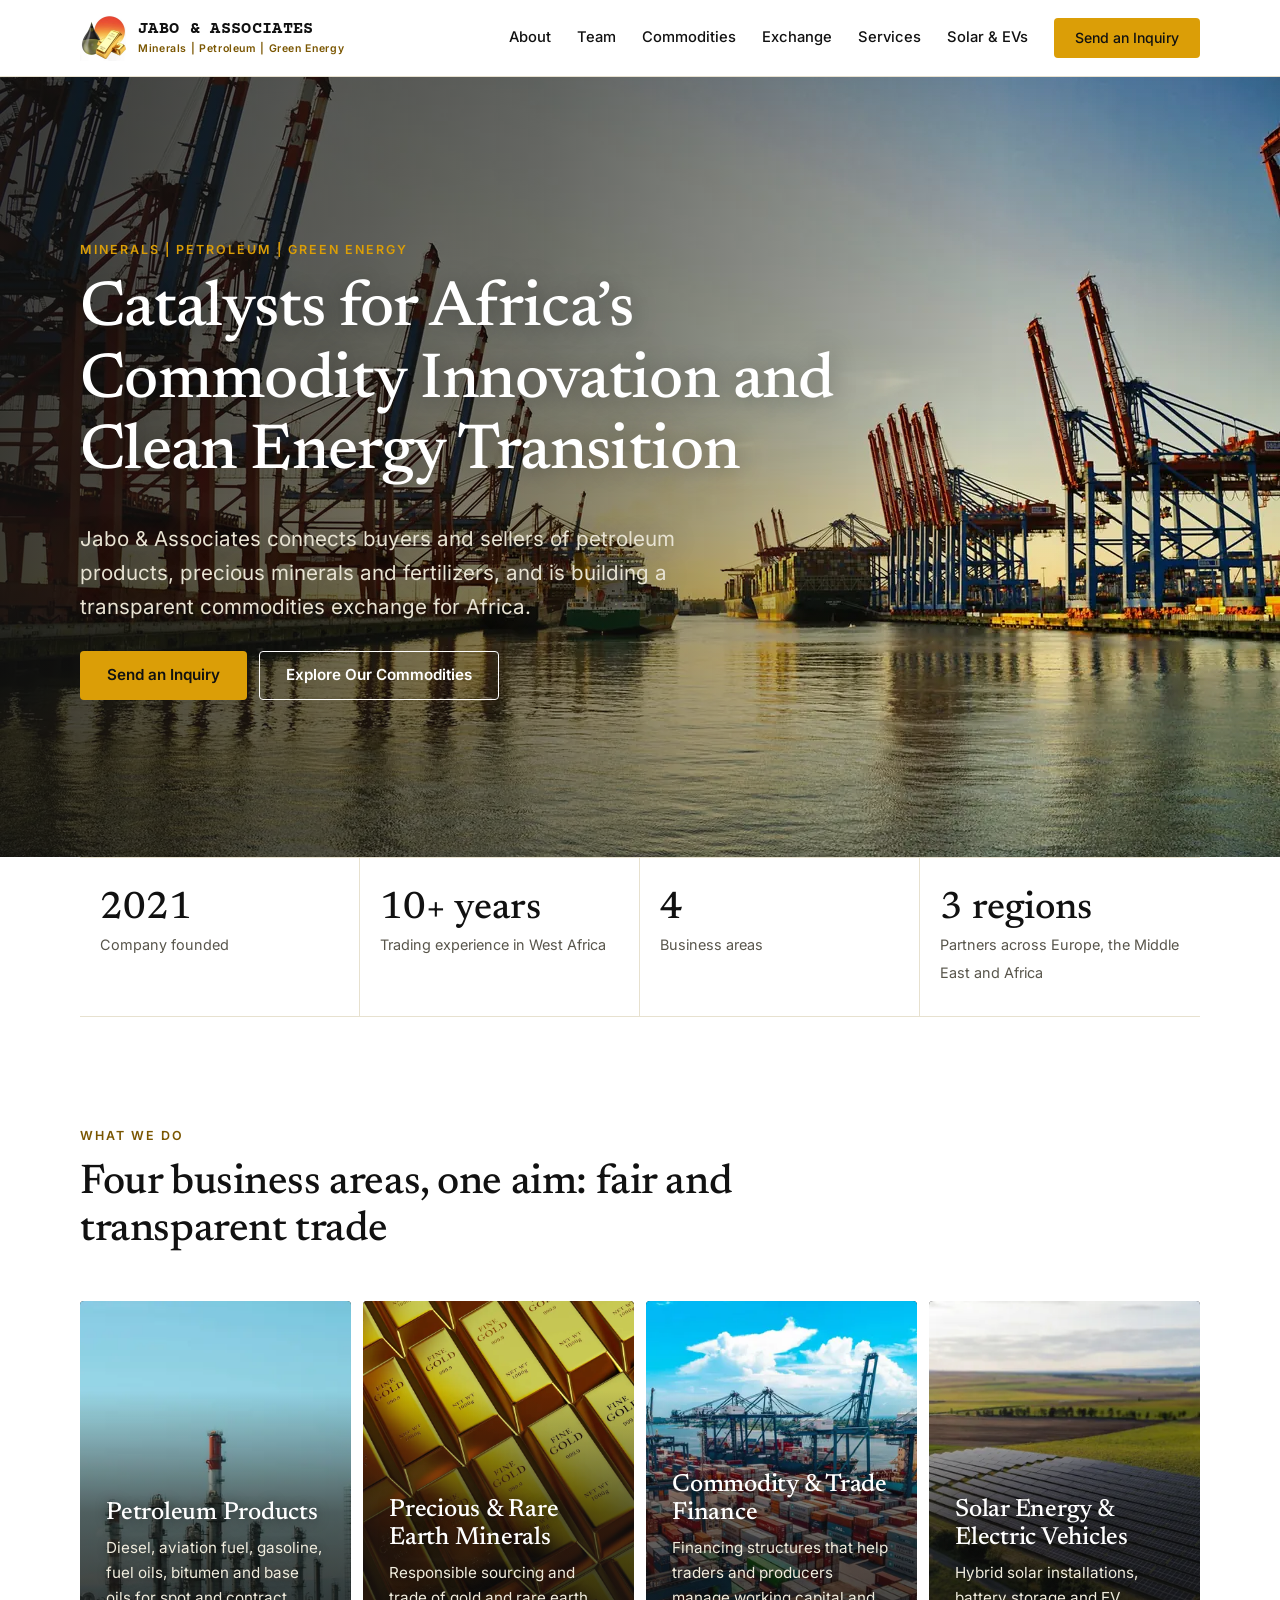
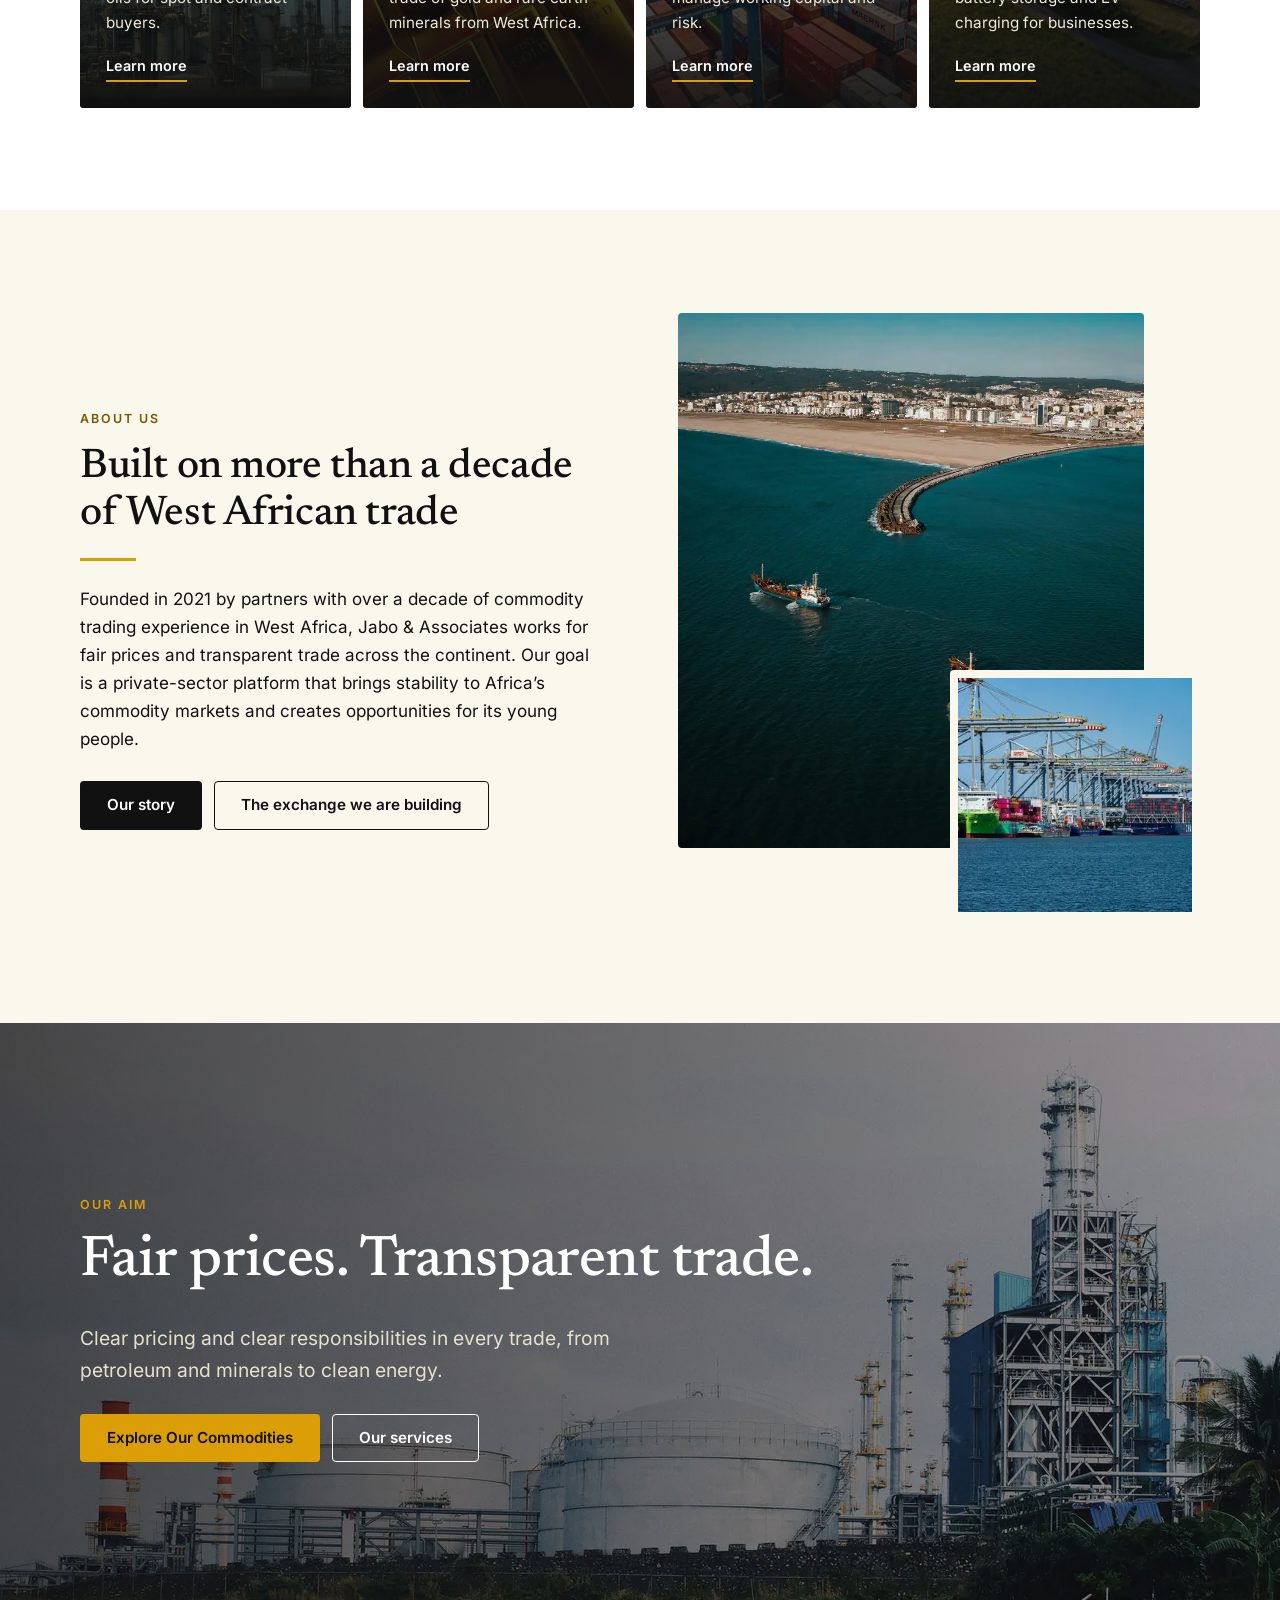
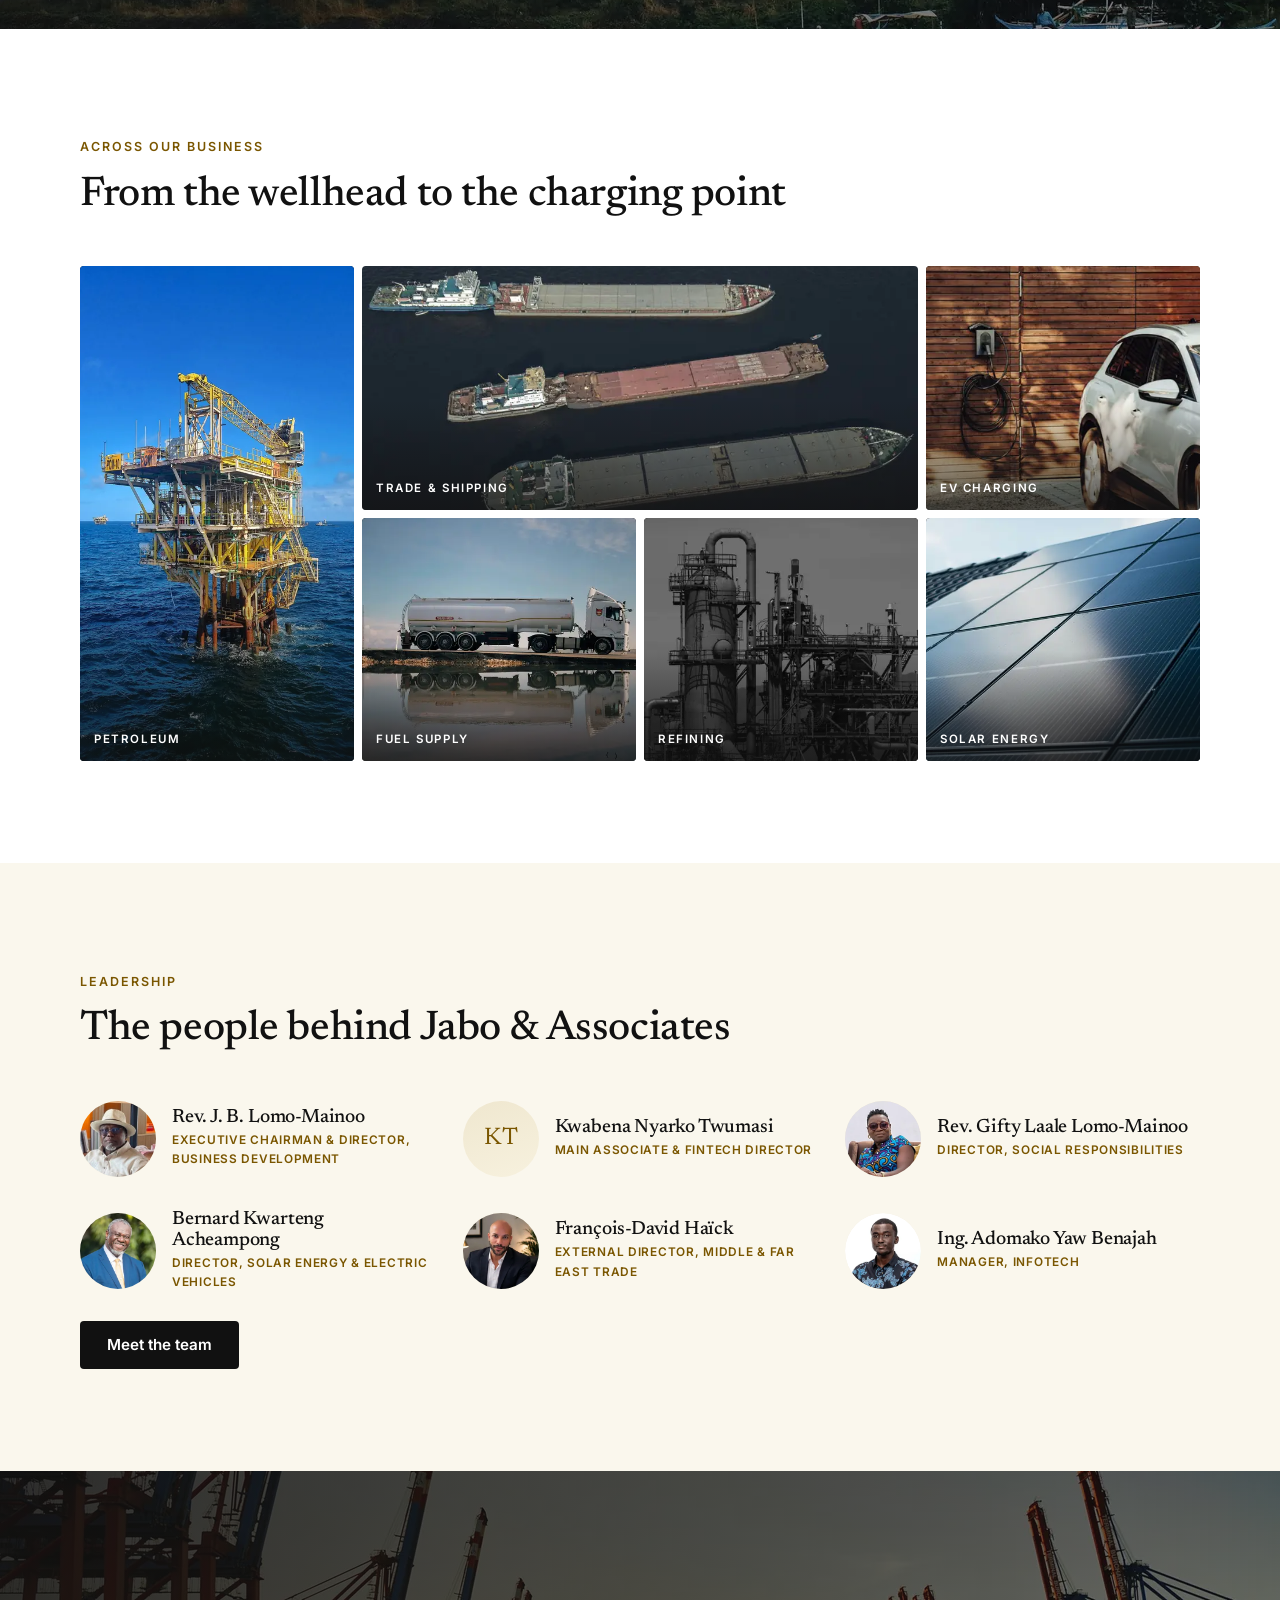
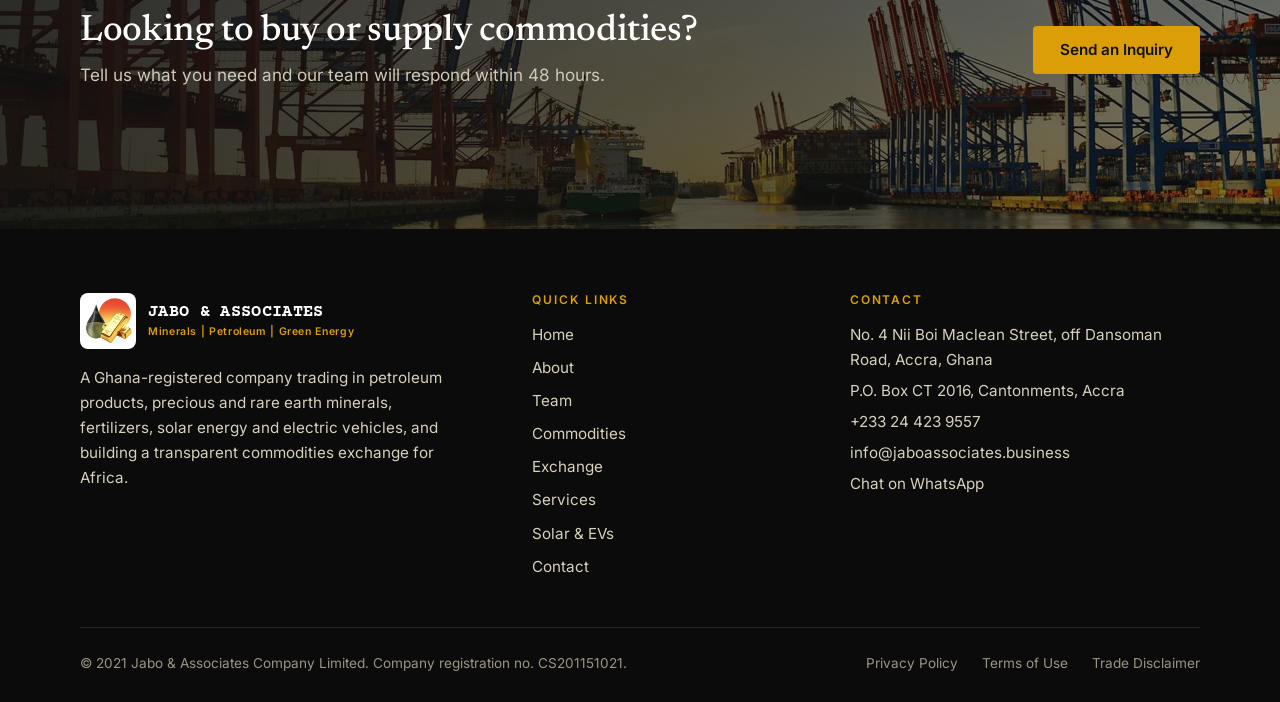
==== commit e09fedf6: "Make the footer copyright year a static 2021, not the current year Client feedback: the footer showe" ====
--- a/site/index.html
+++ b/site/index.html
@@ -298,7 +298,7 @@
       </div>
     </div>
     <div class="footer-bottom">
-      <span>&copy; <span id="year">2026</span> Jabo &amp; Associates Company Limited. Company registration no. CS201151021.</span>
+      <span>&copy; 2021 Jabo &amp; Associates Company Limited. Company registration no. CS201151021.</span>
       <ul>
         <li><a href="privacy.html">Privacy Policy</a></li>
         <li><a href="terms.html">Terms of Use</a></li>
--- a/site/css/styles.css
+++ b/site/css/styles.css
@@ -172,7 +172,7 @@
 .split { display: grid; grid-template-columns: 1fr 1fr; gap: clamp(32px, 6vw, 80px); align-items: center; }
 .split--top { align-items: start; }
 .split-media { border-radius: var(--radius); overflow: hidden; }
-.split-media img { width: 100%; height: 100%; object-fit: cover; aspect-ratio: 4 / 3.4; }
+.split-media img { width: 100%; height: 100%; object-fit: cover; }
 @media (max-width: 860px) { .split { grid-template-columns: 1fr; } }
 
 .rule { width: 56px; height: 3px; background: var(--gold); border: 0; margin: 0 0 24px; }
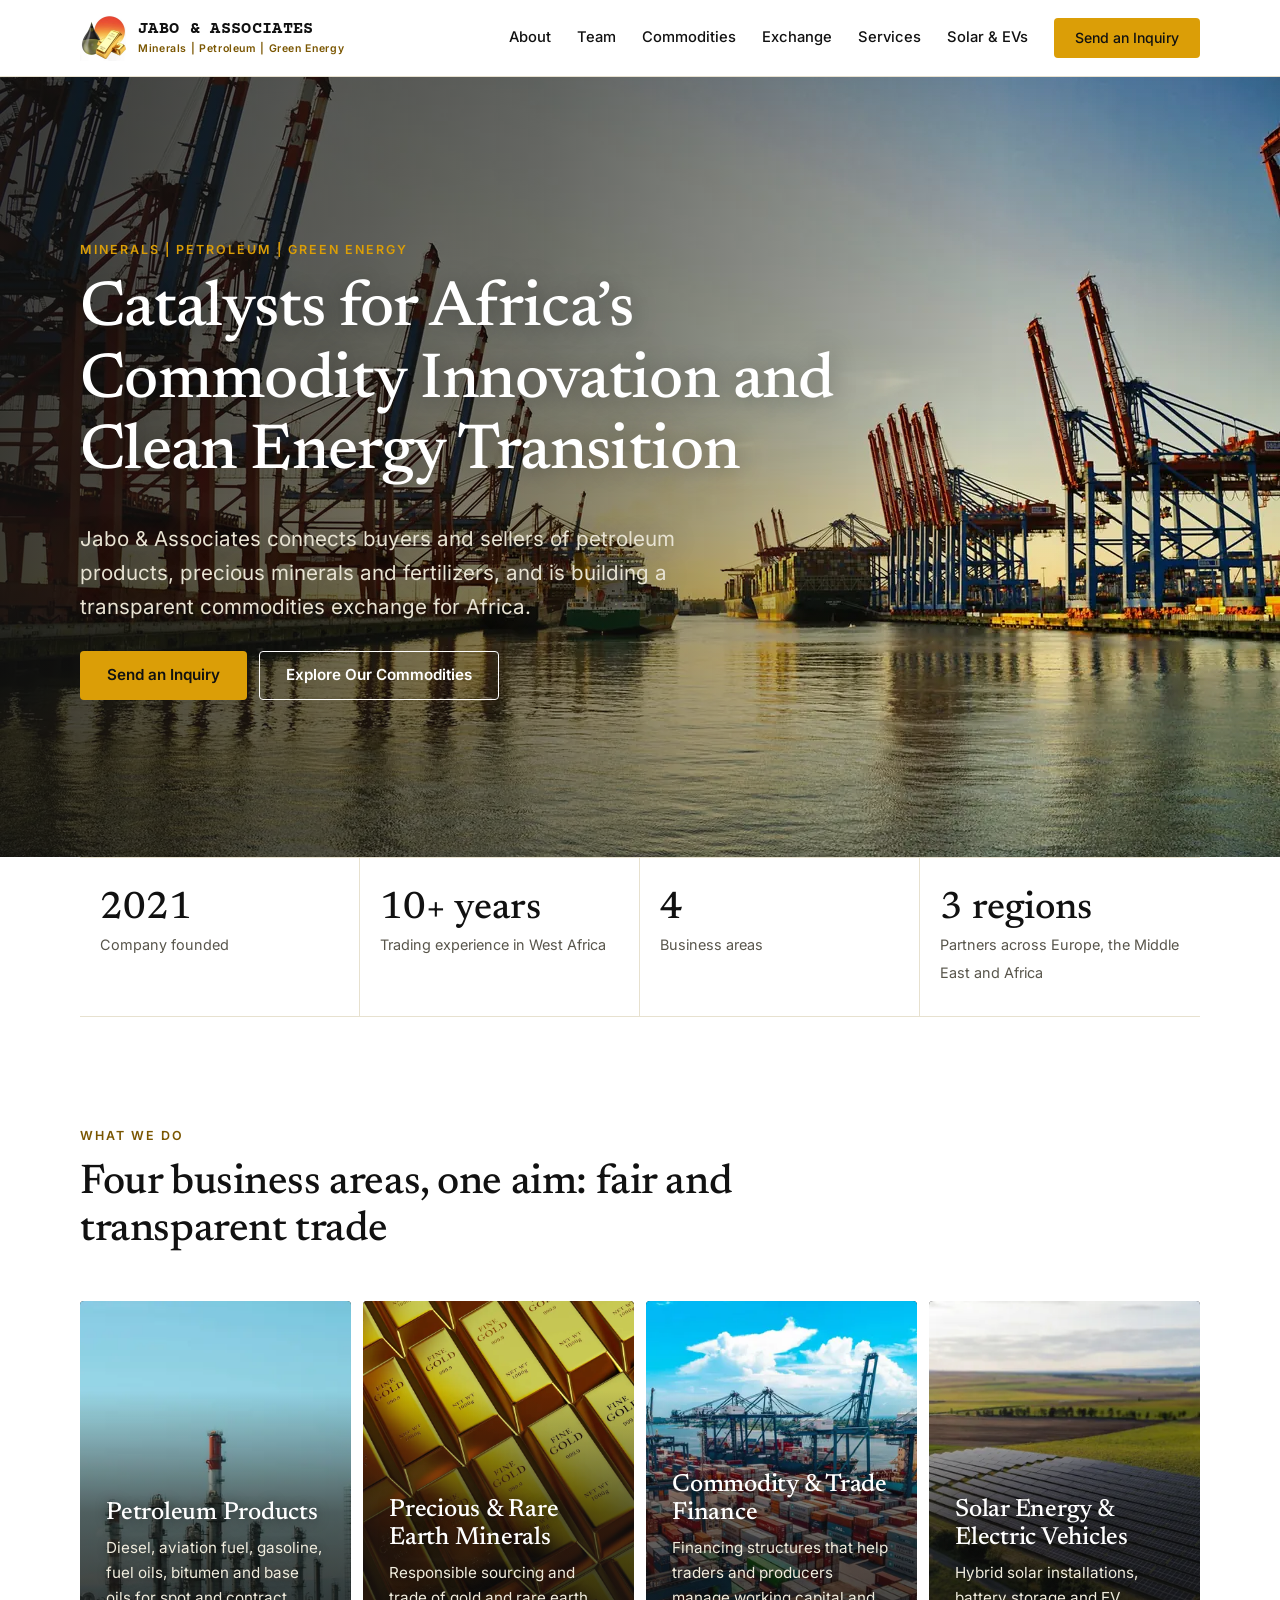
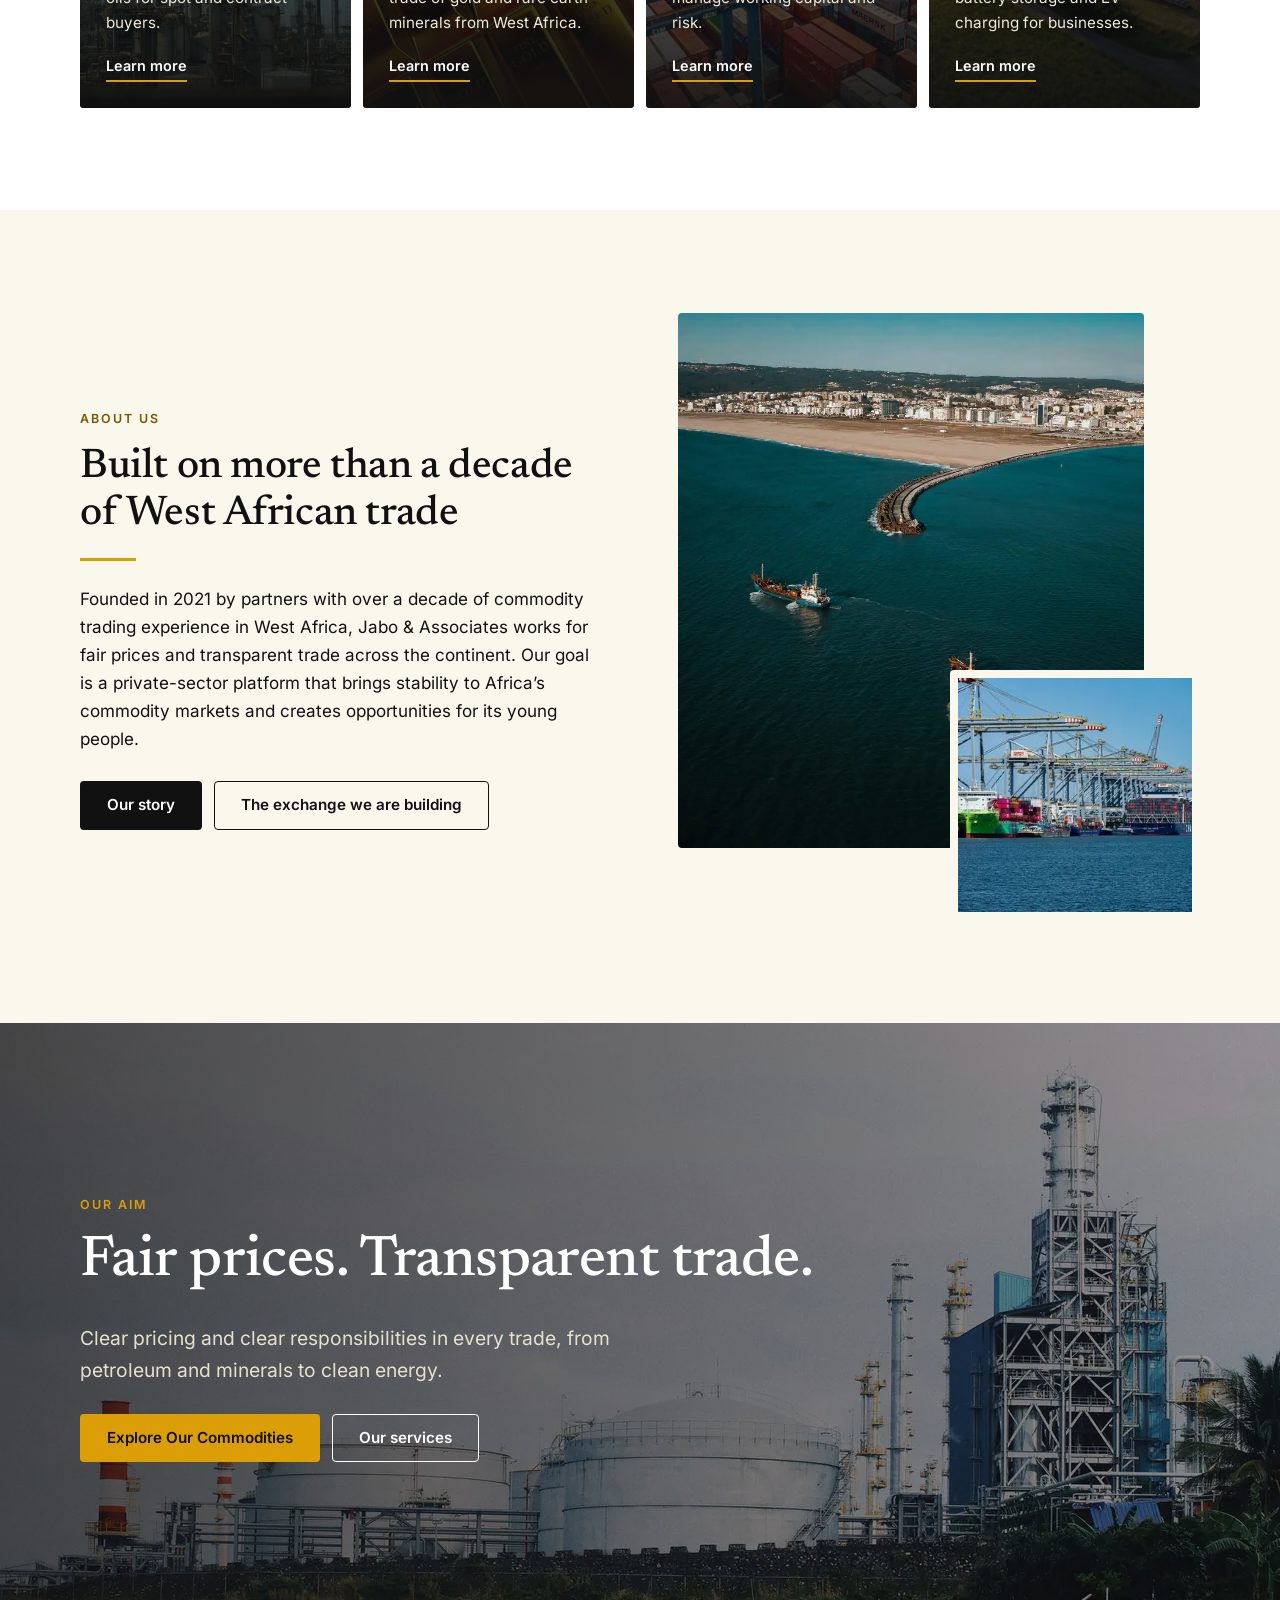
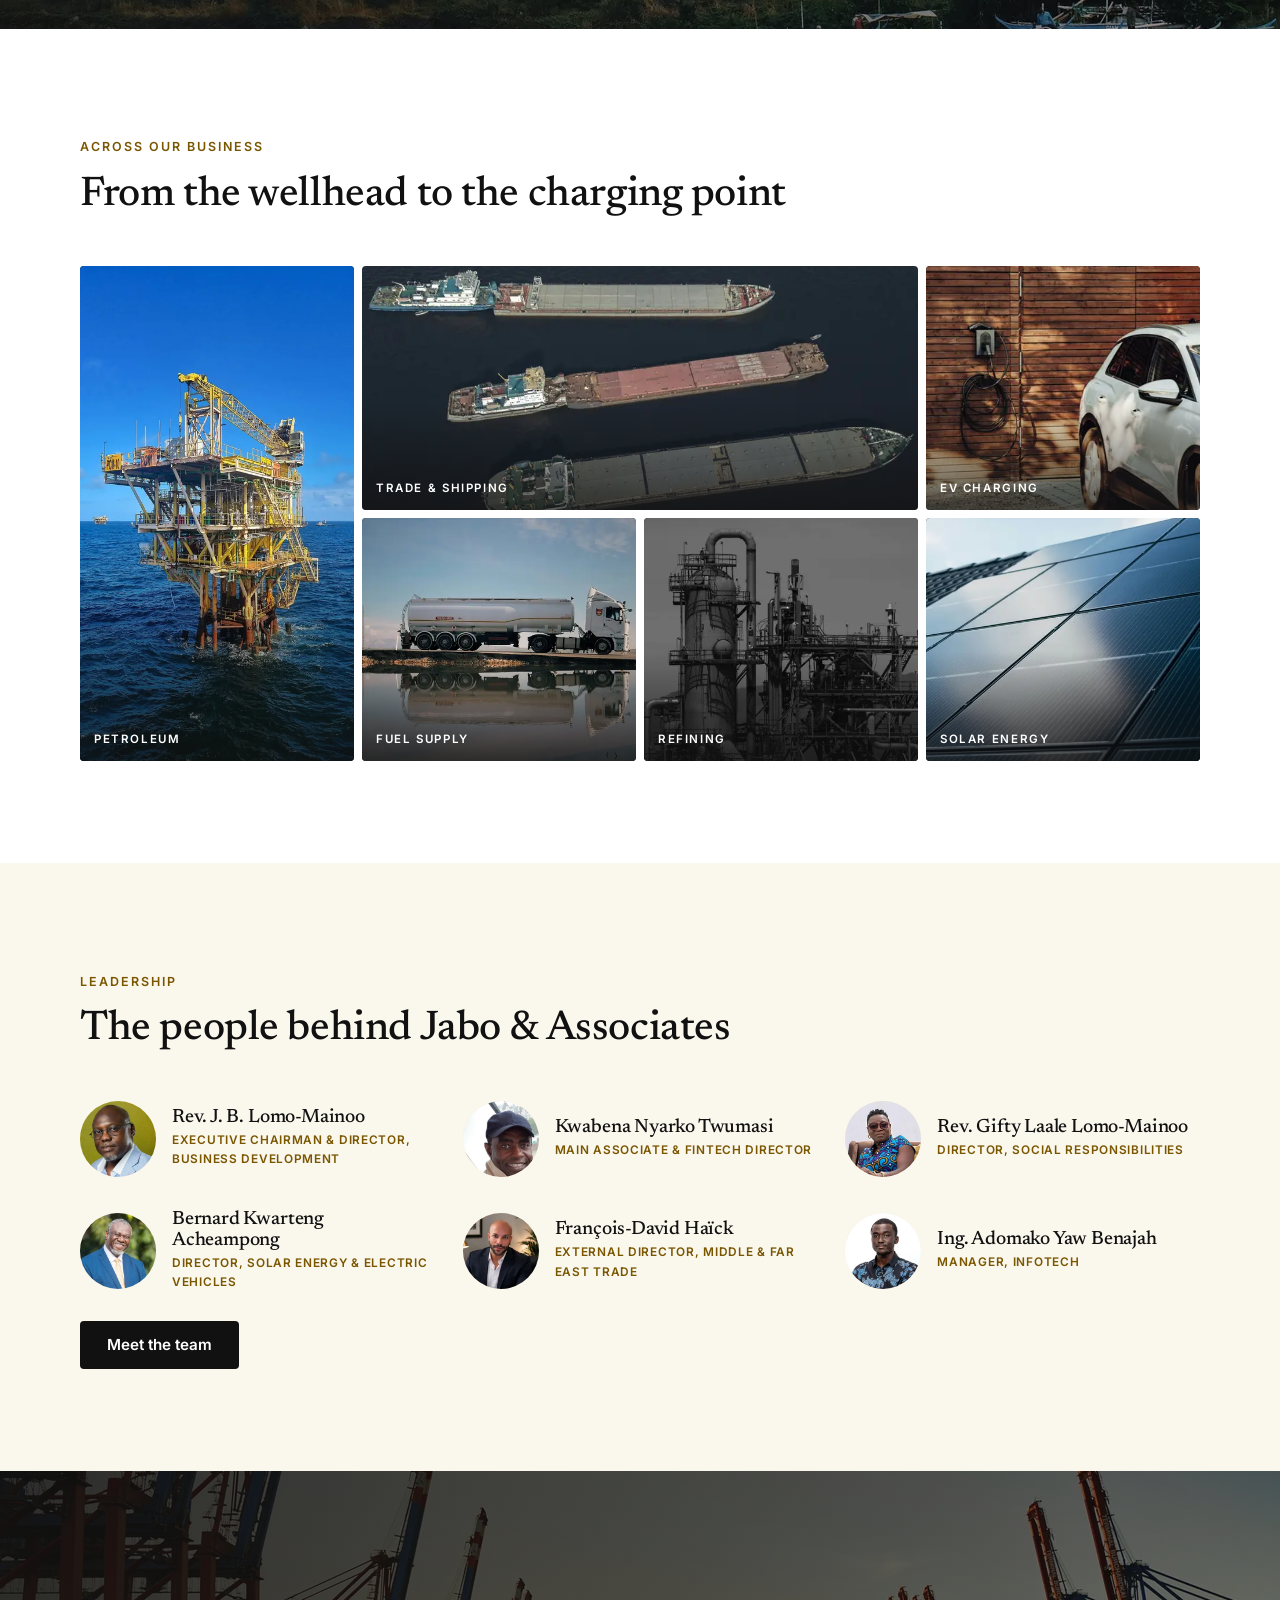
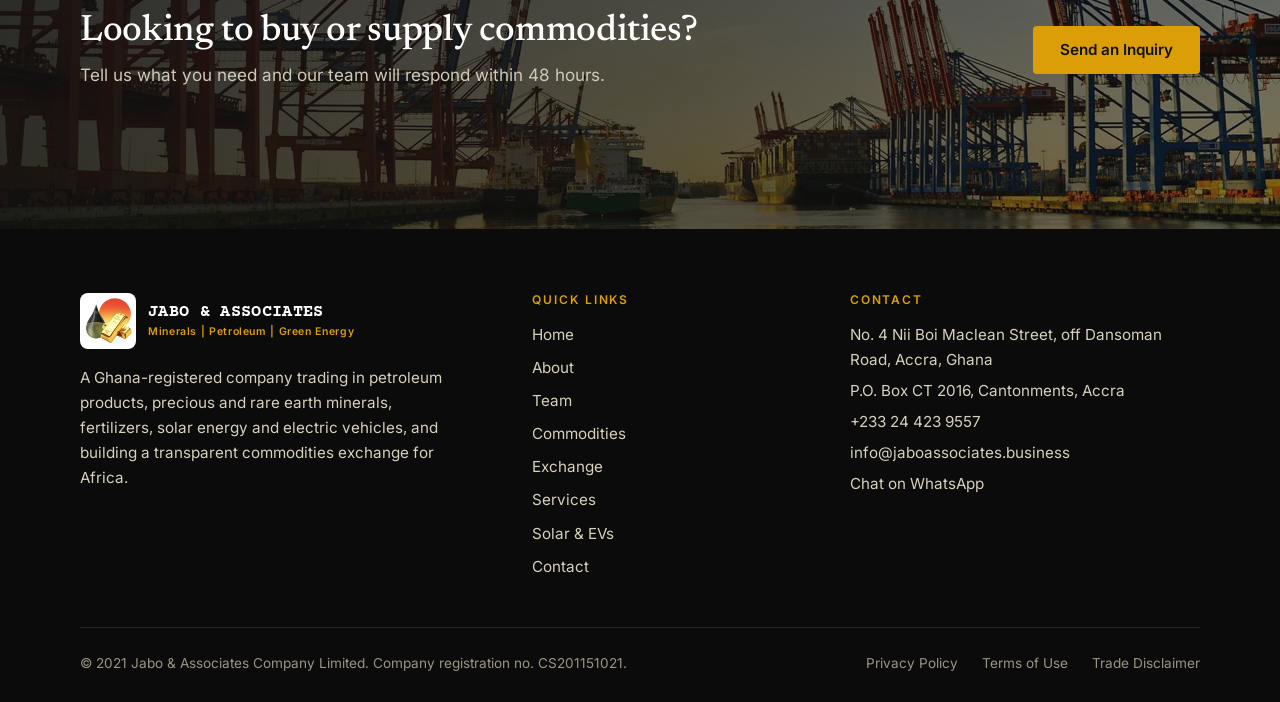
==== commit 9bb8c07f: "Add Kwabena Nyarko Twumasi's photo; replace Rev. J. B. Lomo-Mainoo's - All six team members now have" ====
--- a/site/index.html
+++ b/site/index.html
@@ -208,7 +208,7 @@
             </div>
           </div>
           <div class="person">
-            <span class="avatar"><span class="initials" aria-hidden="true">KT</span></span>
+            <span class="avatar"><img src="images/team/twumasi-250.webp" width="250" height="250" alt="" loading="lazy" decoding="async"></span>
             <div>
               <h3>Kwabena Nyarko Twumasi</h3>
               <p class="team-title">Main Associate &amp; Fintech Director</p>
